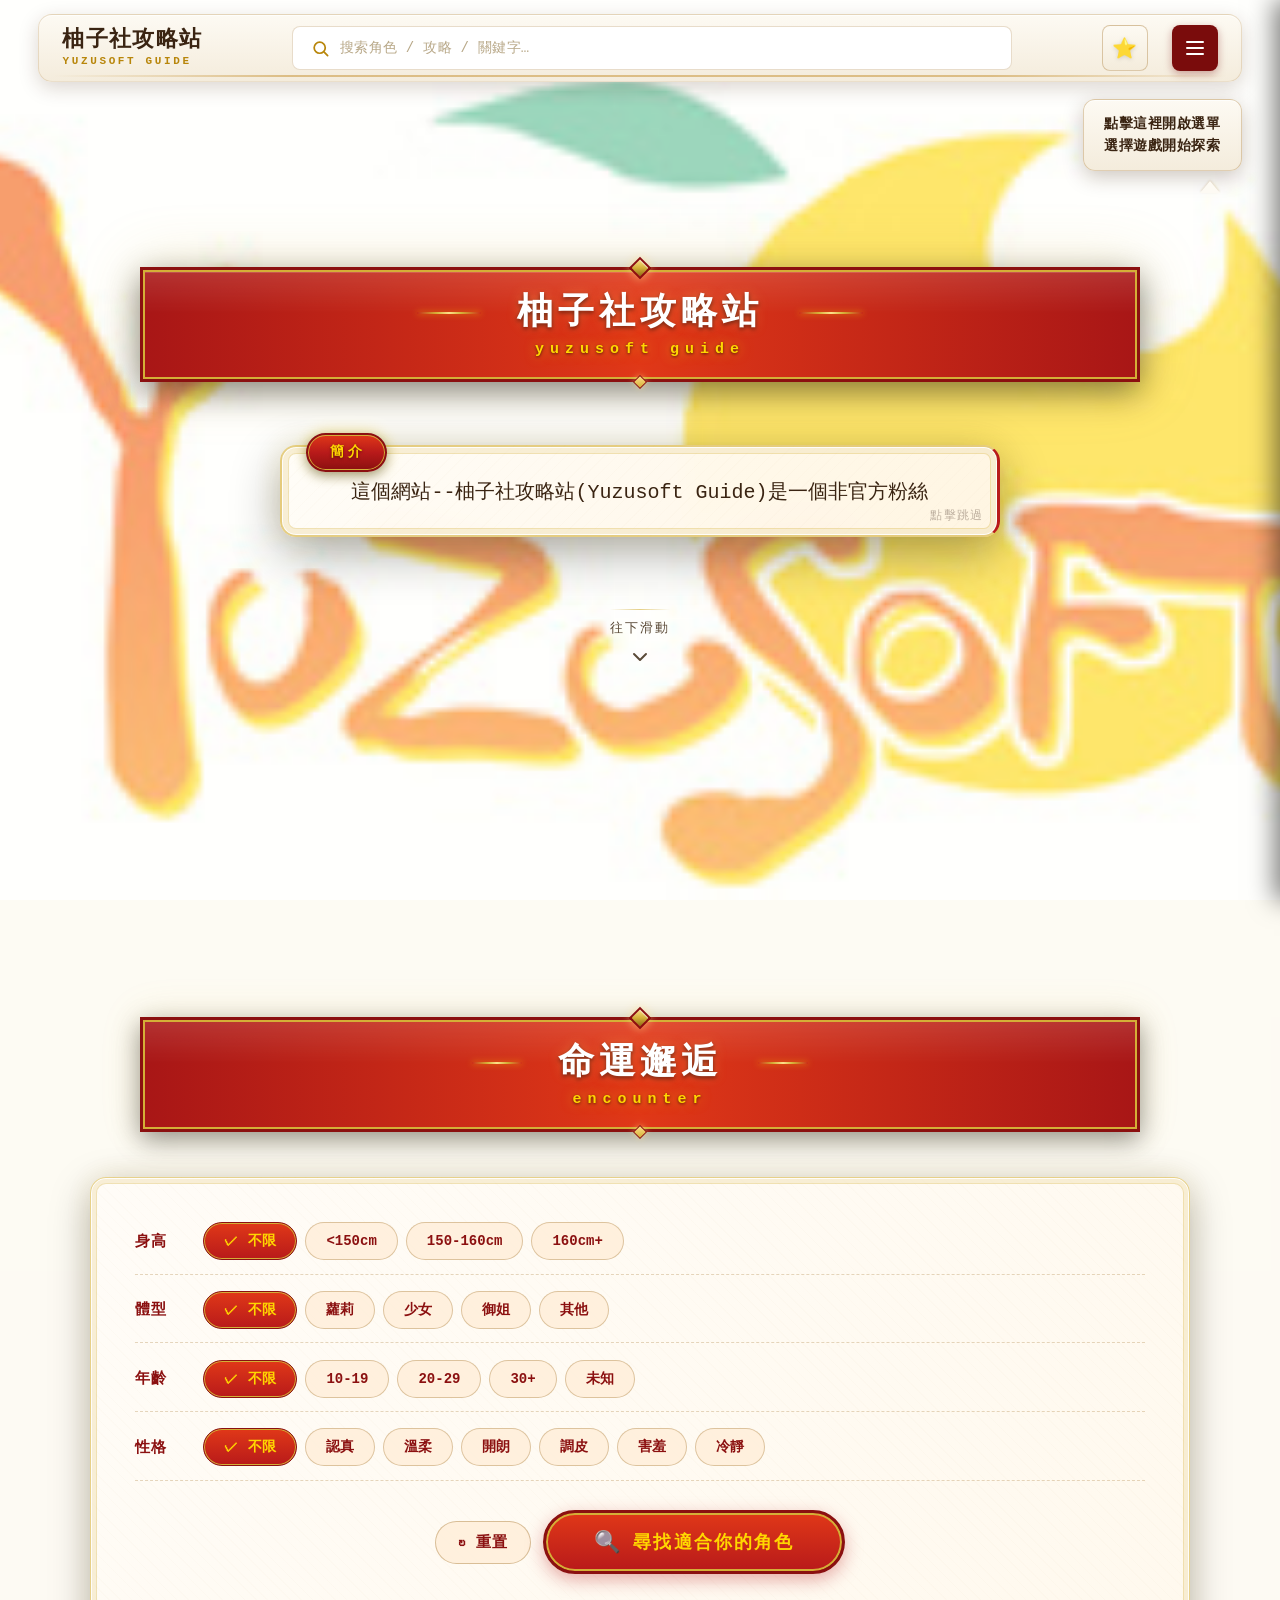
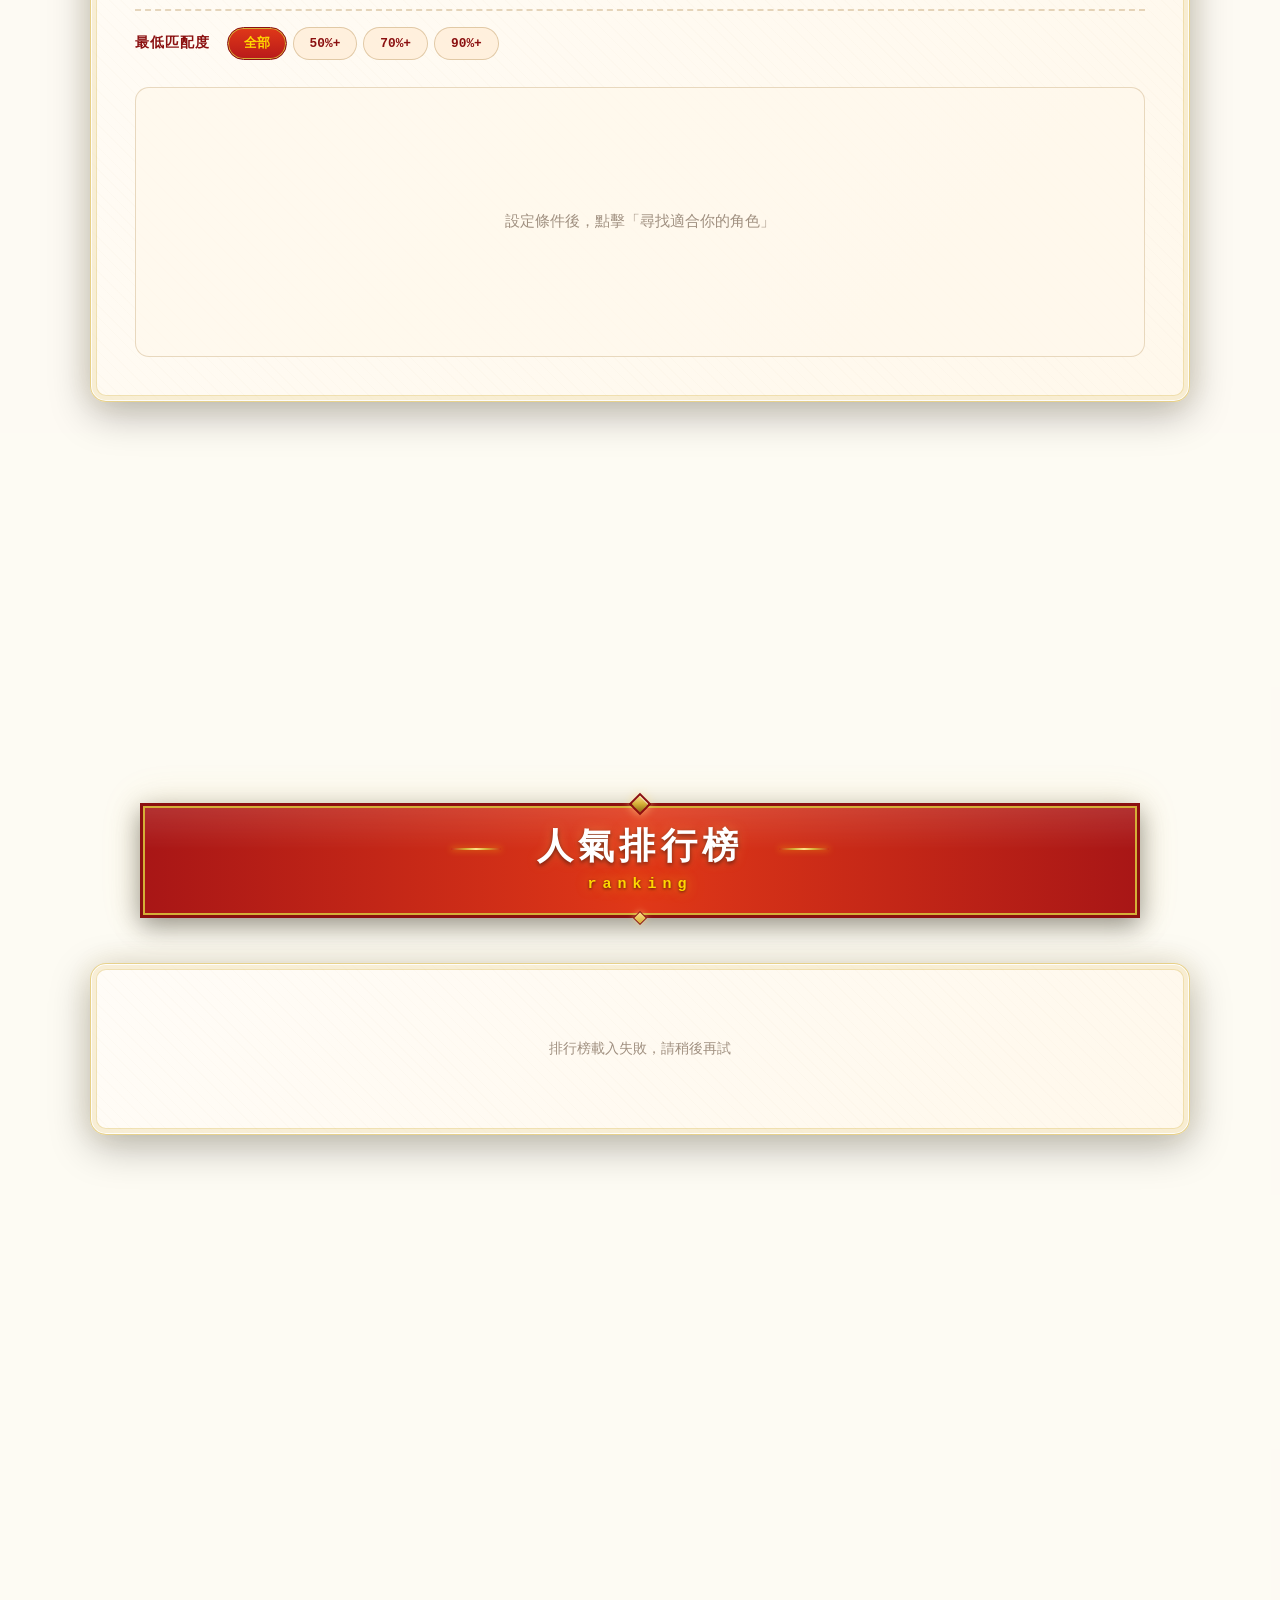
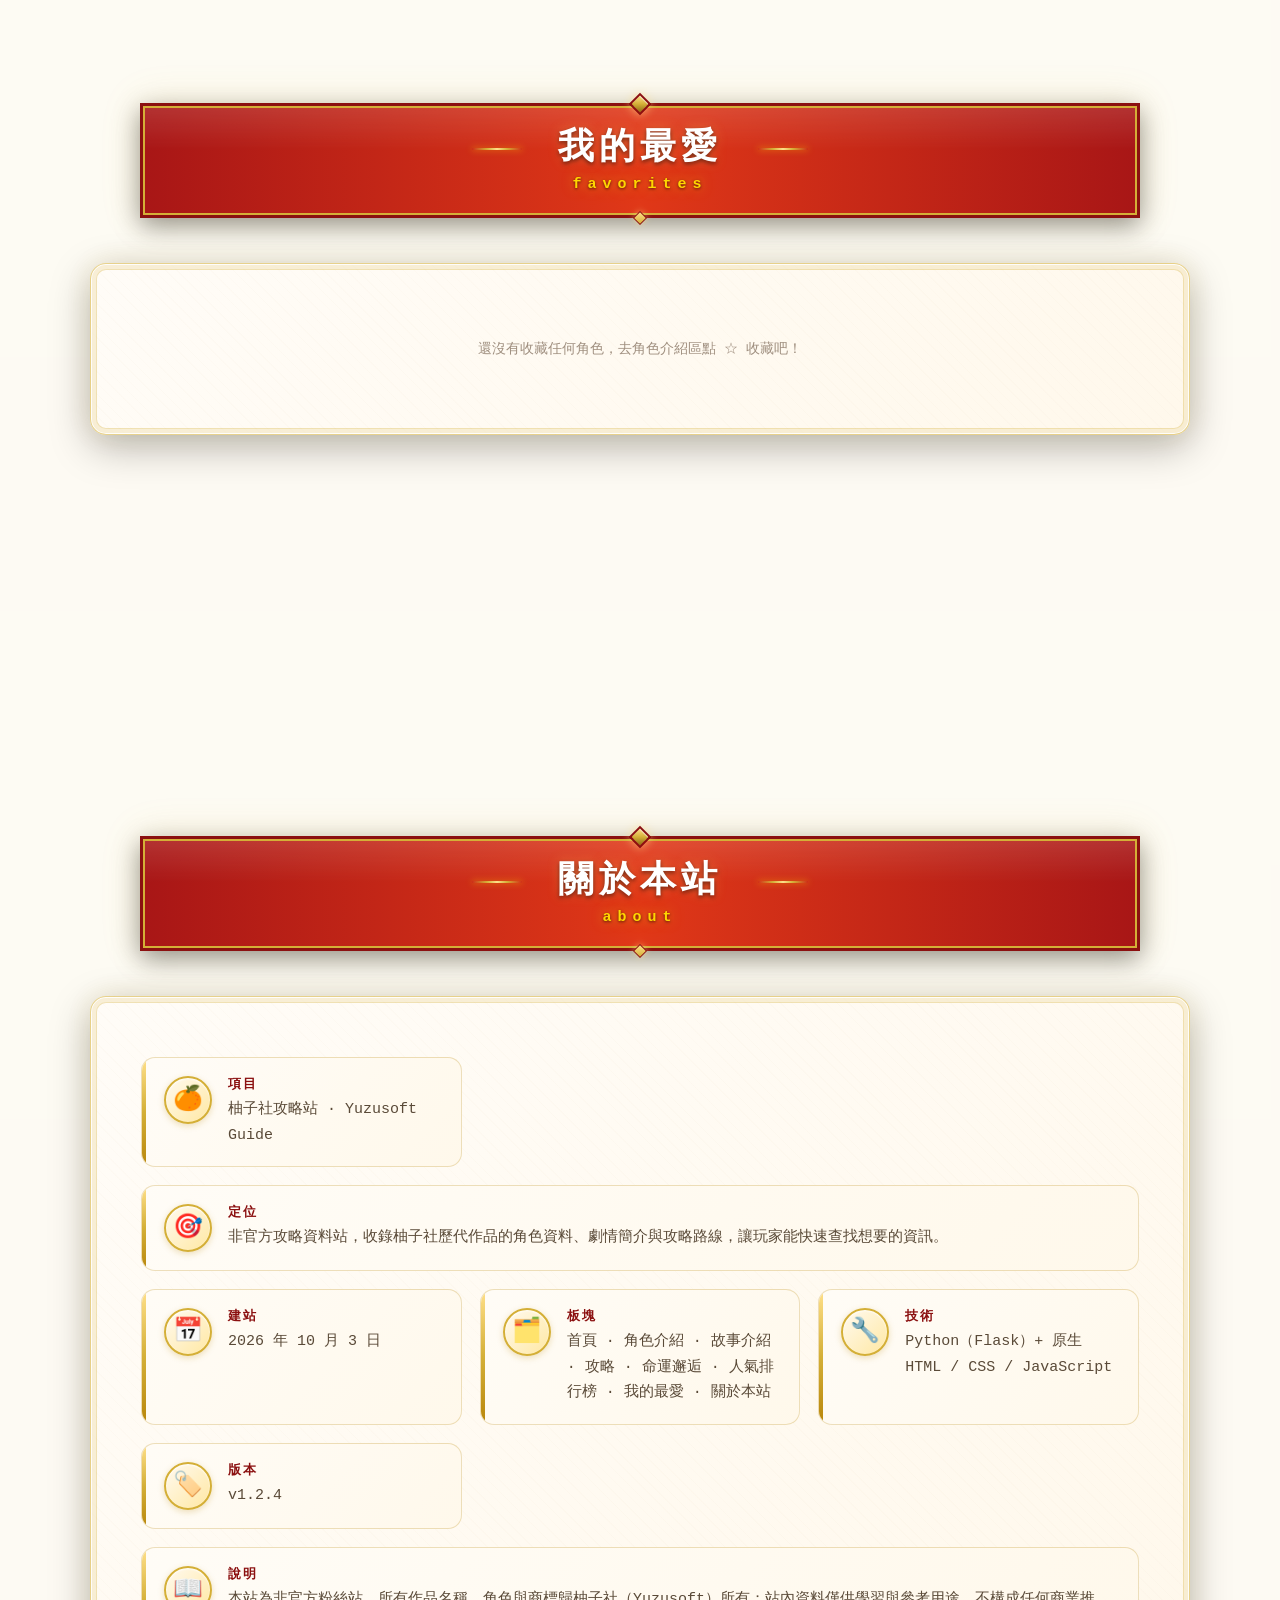
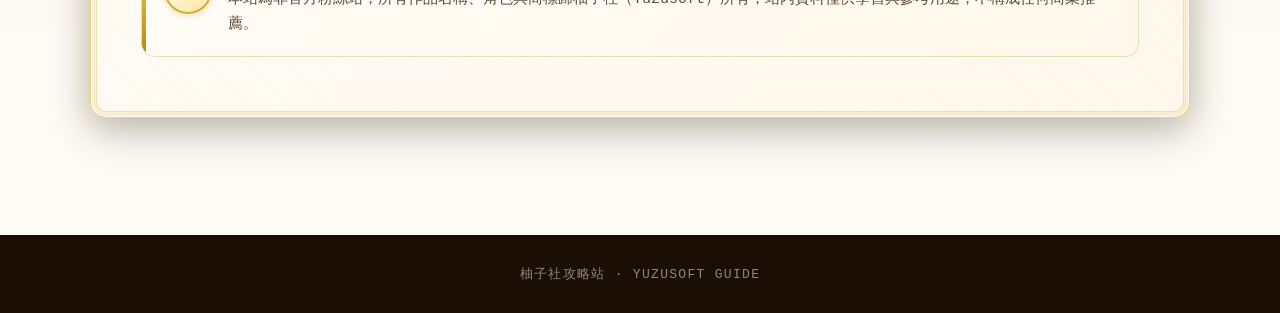
==== templates/index.html @ a7686738 "Add game and index HTML templates for Yuzusoft Guide - Created game.html for the game interface with" ====
<!DOCTYPE html>
<html lang="zh-TW">
<head>
    <meta charset="UTF-8">
    <meta name="viewport" content="width=device-width, initial-scale=1.0">
    <title>柚子社攻略站</title>
    <link rel="stylesheet" href="/static/guide/styles.css">
</head>
<body>

    <!-- 頁面載入動畫 -->
    <div id="pageLoader" class="page-loader">
        <div class="page-loader-inner">
            <div class="loader-logo">🍊</div>
            <h1 class="loader-title">柚子社攻略站</h1>
            <p class="loader-sub">YUZUSOFT GUIDE</p>
            <div class="loader-bar">
                <div class="loader-bar-fill"></div>
            </div>
        </div>
    </div>

    <header id="topbar">
        <div class="topbar-inner">
            <div class="brand">
                <div class="brand-text">
                    <span class="brand-title">柚子社攻略站</span>
                    <span class="brand-sub">YUZUSOFT GUIDE</span>
                </div>
            </div>

            <div class="search-wrap">
                <div class="search-box">
                    <svg class="search-icon" viewBox="0 0 24 24" fill="none"
                         stroke="currentColor" stroke-width="2.2"
                         stroke-linecap="round" stroke-linejoin="round">
                        <circle cx="11" cy="11" r="7"/>
                        <line x1="21" y1="21" x2="16.65" y2="16.65"/>
                    </svg>
                    <input id="searchInput" type="text"
                           placeholder="搜索角色 / 攻略 / 關鍵字…"
                           autocomplete="off" />
                </div>
                <div id="searchResults" class="search-results"></div>
            </div>

            <button id="favButton" aria-label="我的最愛">
                <span class="fav-icon">⭐</span>
                <span class="fav-count" id="favCount">0</span>
            </button>

            <button id="menuButton" aria-label="開啟選單">
                <span></span>
                <span></span>
                <span></span>
            </button>
        </div>

            <!-- 引導提示 -->
        <div id="guideTip" class="guide-tip">
            <div class="guide-tip-text">點擊這裡開啟選單<br>選擇遊戲開始探索</div>
            <div class="guide-tip-arrow"></div>
        </div>
    </header>

    <aside id="sideMenu">
        <div class="menu-header">
            <div class="menu-title-wrap">
                <span class="menu-brand-title">柚子社攻略站</span>
                <span class="menu-brand-sub">Yuzusoft Guide</span>
            </div>
            <button id="closeButton" aria-label="關閉選單">✕</button>
        </div>

        <div class="menu-group">
            <div class="group-title">選擇遊戲</div>
            <nav class="menu-list" id="gameList">
                <a href="#" data-game="千戀＊萬花">千戀＊萬花</a>
                <a href="#" data-game="天使紛擾">天使紛擾</a>
                <a href="#" data-game="星光咖啡館與死神之蝶">星光咖啡館與死神之蝶</a>
                <a href="#" data-game="魔女的夜宴">魔女的夜宴</a>
                <a href="#" id="clearGameBtn" class="clear-game">✕ 取消選擇</a>
            </nav>
        </div>

        <div class="menu-group">
            <div class="group-title">功能</div>
            <nav class="menu-list" id="featureList">
                <a href="#home">首頁</a>
                <a href="#story" class="game-feature disabled">故事介紹</a>
                <a href="#character" class="game-feature disabled">角色介紹</a>
                <a href="#guide" class="game-feature disabled">攻略</a>
                <a href="#matchmaker">命運邂逅</a>
                <a href="#ranking">人氣排行</a>
                <a href="#favorites">我的最愛</a>
                <a href="#about">關於本站</a>
            </nav>
        </div>
    </aside>

    <div id="overlay"></div>

    <main id="mainContent">

        <!-- 首頁 -->
        <section id="home" class="section section-hero">
            <div class="section-inner">
                <div class="section-header">
                    <h2 class="section-title" id="homeTitle">柚子社攻略站</h2>
                    <p class="section-sub" id="homeSub">yuzusoft guide</p>
                </div>
                <p class="hero-desc" id="homeDesc">這個網站--柚子社攻略站(Yuzusoft Guide)是一個非官方粉絲站，專門收錄柚子社（YUZUSOFT）歷代作品的角色資料、劇情簡介與全路線攻略，涵蓋《千戀＊萬花》、《天使紛擾》、《星光咖啡館與死神之蝶》、《魔女的夜宴》等作品。網站提供角色查詢、故事介紹、路線攻略、全站搜索與角色篩選等功能，讓玩家能快速查找所需資訊。所有遊戲名稱、角色人設與相關版權均歸 YUZUSOFT 所有，本站僅供學習與交流使用。</p>
                <div class="scroll-hint">
                    <span>往下滑動</span>
                    <svg viewBox="0 0 24 24" fill="none" stroke="currentColor" stroke-width="2" stroke-linecap="round" stroke-linejoin="round">
                        <polyline points="6 9 12 15 18 9"/>
                    </svg>
                </div>
            </div>
        </section>

        <!-- 故事介紹 -->
        <section id="story" class="section game-section">
            <div class="section-inner">
                <div class="section-header">
                    <h2 class="section-title">故事介紹</h2>
                    <p class="section-sub">story</p>
                </div>
                <div class="content-box story-box">
                    <img id="storyImage" src="" alt="故事介紹" class="story-image">
                    <p class="placeholder-text" id="storyPlaceholder">選擇遊戲後，這裡會顯示該作品的劇情簡介。</p>
                </div>
            </div>
        </section>

        <!-- 角色介紹 -->
        <section id="character" class="section game-section">
            <div class="section-inner">
                <div class="section-header">
                    <h2 class="section-title">角色介紹</h2>
                    <p class="section-sub">character</p>
                </div>
                <div class="content-box character-box">
                    <div class="char-nav" id="charNav"></div>

                    <div class="char-display">
                        <div class="char-portrait" id="charPortrait"></div>

                        <div class="char-detail">
                            <div class="char-name" id="charName"></div>
                            <div class="char-cv" id="charCv"></div>
                            <div class="char-desc" id="charDesc"></div>
                        </div>
                    </div>
                </div>
            </div>
        </section>

        <!-- 攻略 -->
        <section id="guide" class="section game-section">
            <div class="section-inner">
                <div class="section-header">
                    <h2 class="section-title">攻略</h2>
                    <p class="section-sub">guide</p>
                </div>
                <div class="content-box guide-box">
                    <div class="char-nav" id="guideNav"></div>

                    <div class="guide-display">
                        <div class="guide-portrait" id="guidePortrait"></div>

                        <div class="guide-content">
                            <div class="char-name" id="guideName"></div>
                            <div class="char-cv" id="guideRoute"></div>

                            <!-- 進度條 -->
                            <div class="guide-progress" id="guideProgress">
                                <div class="guide-progress-bar">
                                    <div class="guide-progress-fill" id="guideProgressFill"></div>
                                </div>
                                <div class="guide-progress-text" id="guideProgressText">0 / 0</div>
                                <button class="guide-progress-reset" id="guideResetBtn" title="重置此角色進度">↻</button>
                            </div>

                            <div class="guide-options" id="guideOptions"></div>
                        </div>
                    </div>
                </div>
            </div>
        </section>

        <!-- 命運邂逅 -->
        <section id="matchmaker" class="section">
            <div class="section-inner">
                <div class="section-header">
                    <h2 class="section-title">命運邂逅</h2>
                    <p class="section-sub">encounter</p>
                </div>
                <div class="content-box matchmaker-box">
                    <div class="mm-form">
                        <div class="mm-row">
                            <span class="mm-label">身高</span>
                            <div class="mm-btns" id="mmHeight">
                                <button data-val="all" class="active">不限</button>
                                <button data-val="short">&lt;150cm</button>
                                <button data-val="medium">150-160cm</button>
                                <button data-val="tall">160cm+</button>
                            </div>
                        </div>
                        <div class="mm-row">
                            <span class="mm-label">體型</span>
                            <div class="mm-btns" id="mmBody">
                                <button data-val="all" class="active">不限</button>
                                <button data-val="蘿莉">蘿莉</button>
                                <button data-val="少女">少女</button>
                                <button data-val="御姐">御姐</button>
                                <button data-val="其他">其他</button>
                            </div>
                        </div>
                        <div class="mm-row">
                            <span class="mm-label">年齡</span>
                            <div class="mm-btns" id="mmAge">
                                <button data-val="all" class="active">不限</button>
                                <button data-val="teen">10-19</button>
                                <button data-val="young">20-29</button>
                                <button data-val="old">30+</button>
                                <button data-val="unknown">未知</button>
                            </div>
                        </div>
                        <div class="mm-row">
                            <span class="mm-label">性格</span>
                            <div class="mm-btns" id="mmPersonality">
                                <button data-val="all" class="active">不限</button>
                                <button data-val="認真">認真</button>
                                <button data-val="溫柔">溫柔</button>
                                <button data-val="開朗">開朗</button>
                                <button data-val="調皮">調皮</button>
                                <button data-val="害羞">害羞</button>
                                <button data-val="冷靜">冷靜</button>
                            </div>
                        </div>

                        <div class="mm-actions">
                            <button id="mmReset" class="mm-btn-reset" title="清空所有條件">↻ 重置</button>
                            <button id="mmSearch" class="mm-roll">
                                <span class="mm-dice">🔍</span>
                                尋找適合你的角色
                            </button>
                        </div>

                        <!-- 匹配強度過濾 -->
                        <div class="mm-threshold">
                            <span class="mm-threshold-label">最低匹配度</span>
                            <div class="mm-threshold-btns" id="mmThreshold">
                                <button data-val="0" class="active">全部</button>
                                <button data-val="50">50%+</button>
                                <button data-val="70">70%+</button>
                                <button data-val="90">90%+</button>
                            </div>
                        </div>
                    </div>

                    <div class="mm-result" id="mmResult">
                        <p class="mm-hint">設定條件後，點擊「尋找適合你的角色」</p>
                    </div>
                </div>
            </div>
        </section>
        
        <!-- 人氣排行榜 -->
        <section id="ranking" class="section">
            <div class="section-inner">
                <div class="section-header">
                    <h2 class="section-title">人氣排行榜</h2>
                    <p class="section-sub">ranking</p>
                </div>
                <div class="content-box ranking-box">
                    <div id="rankingList" class="ranking-list">
                        <p class="ranking-empty">載入中…</p>
                    </div>
                </div>
            </div>
        </section>

        <!-- 我的最愛 -->
        <section id="favorites" class="section">
            <div class="section-inner">
                <div class="section-header">
                    <h2 class="section-title">我的最愛</h2>
                    <p class="section-sub">favorites</p>
                </div>
                <div class="content-box favorites-box">
                    <div id="favoritesList" class="favorites-list">
                        <p class="favorites-empty">還沒有收藏任何角色，去角色介紹區點 ☆ 收藏吧！</p>
                    </div>
                </div>
            </div>
        </section>

        <!-- 關於本站 -->
        <section id="about" class="section">
            <div class="section-inner">
                <div class="section-header">
                    <h2 class="section-title">關於本站</h2>
                    <p class="section-sub">about</p>
                </div>
                    <div class="content-box">
                    <div class="about-grid">

                        <div class="about-card">
                            <div class="about-card-icon">🍊</div>
                            <div class="about-card-body">
                                <div class="about-card-label">項目</div>
                                <div class="about-card-value">柚子社攻略站 · Yuzusoft Guide</div>
                            </div>
                        </div>

                        <div class="about-card about-card-wide">
                            <div class="about-card-icon">🎯</div>
                            <div class="about-card-body">
                                <div class="about-card-label">定位</div>
                                <div class="about-card-value">非官方攻略資料站，收錄柚子社歷代作品的角色資料、劇情簡介與攻略路線，讓玩家能快速查找想要的資訊。</div>
                            </div>
                        </div>

                        <div class="about-card">
                            <div class="about-card-icon">📅</div>
                            <div class="about-card-body">
                                <div class="about-card-label">建站</div>
                                <div class="about-card-value">2026 年 10 月 3 日</div>
                            </div>
                        </div>

                        <div class="about-card">
                            <div class="about-card-icon">🗂️</div>
                            <div class="about-card-body">
                                <div class="about-card-label">板塊</div>
                                <div class="about-card-value">首頁 · 角色介紹 · 故事介紹 · 攻略 · 命運邂逅 · 人氣排行榜 · 我的最愛 · 關於本站</div>
                            </div>
                        </div>

                        <div class="about-card">
                            <div class="about-card-icon">🔧</div>
                            <div class="about-card-body">
                                <div class="about-card-label">技術</div>
                                <div class="about-card-value">Python（Flask）+ 原生 HTML / CSS / JavaScript</div>
                            </div>
                        </div>

                        <div class="about-card">
                            <div class="about-card-icon">🏷️</div>
                            <div class="about-card-body">
                                <div class="about-card-label">版本</div>
                                <div class="about-card-value">v1.2.4</div>
                            </div>
                        </div>

                        <div class="about-card about-card-wide">
                            <div class="about-card-icon">📖</div>
                            <div class="about-card-body">
                                <div class="about-card-label">說明</div>
                                <div class="about-card-value">本站為非官方粉絲站，所有作品名稱、角色與商標歸柚子社（Yuzusoft）所有；站內資料僅供學習與參考用途，不構成任何商業推薦。</div>
                            </div>
                        </div>

                    </div>
                </div>
            </div>
        </section>

        <footer class="site-footer">
            <p>柚子社攻略站 · YUZUSOFT GUIDE</p>
        </footer>

    </main>

    <button id="returnTop" class="return-top" aria-label="回到頂部">
        <div class="return-top-avatar"></div>
    </button>

    <script src="/static/guide/script.js"></script>
</body>
</html>
---- static/guide/styles.css ----
*,
*::before,
*::after {
    box-sizing: border-box;
    margin: 0;
    padding: 0;
}

html {
    scroll-behavior: smooth;
}

:root {
    --bg-image: url('/static/picture/yuzusoft-logo.jpg');
    --bg-size: cover;
    --bg-color: #fdfaf3;
}

body {
    font-family: 'Courier New', '微軟正黑體', sans-serif;
    -webkit-text-size-adjust: 100%;
    background: #f4ecdc;
    color: #3a2412;
    overflow-x: hidden;
}

/* ===== 頂部欄 ===== */
#topbar {
    position: fixed;
    top: 0;
    left: 0;
    width: 100%;
    padding: clamp(10px, 1.6vh, 18px) clamp(14px, 3vw, 44px);
    z-index: 100;
    pointer-events: none;
}

.topbar-inner {
    pointer-events: auto;
    max-width: 1600px;
    margin: 0 auto;
    height: clamp(56px, 7.5vh, 72px);
    display: flex;
    align-items: center;
    padding: 0 clamp(14px, 1.8vw, 24px);
    gap: clamp(12px, 2vw, 24px);

    background: linear-gradient(180deg, #fdfaf3 0%, #f4ecdc 100%);
    border-radius: 14px;
    border: 1px solid rgba(180, 140, 80, 0.25);
    box-shadow:
        0 6px 20px rgba(60, 30, 10, 0.18),
        0 1px 0 rgba(255, 255, 255, 0.8) inset;
    position: relative;
}

.topbar-inner::after {
    content: "";
    position: absolute;
    left: 14px;
    right: 14px;
    bottom: 4px;
    height: 2px;
    background: linear-gradient(90deg,
        transparent,
        rgba(200, 150, 60, 0.55) 20%,
        rgba(200, 150, 60, 0.55) 80%,
        transparent);
    border-radius: 2px;
    pointer-events: none;
}

.brand {
    display: flex;
    align-items: center;
    flex-shrink: 0;
}

.brand-text {
    display: flex;
    flex-direction: column;
    line-height: 1.15;
}

.brand-title {
    font-size: clamp(15px, 1.7vw, 22px);
    font-weight: 800;
    color: #3a2412;
    letter-spacing: 0.06em;
    white-space: nowrap;
}

.brand-sub {
    font-size: clamp(9px, 0.9vw, 11px);
    font-weight: 600;
    color: #b8860b;
    letter-spacing: 0.24em;
    margin-top: 2px;
}

.search-box {
    flex: 1;
    min-width: 0;
    max-width: 720px;
    margin: 0 auto;
    height: clamp(36px, 5vh, 44px);
    background: #ffffff;
    border-radius: 8px;
    border: 1px solid rgba(180, 140, 80, 0.3);
    display: flex;
    align-items: center;
    padding: 0 clamp(12px, 1.6vw, 18px);
    gap: 10px;
    transition: border-color 0.2s ease, box-shadow 0.2s ease;
}

.search-box:hover {
    border-color: rgba(180, 140, 80, 0.55);
}

.search-box:focus-within {
    border-color: #b8860b;
    box-shadow: 0 0 0 3px rgba(184, 134, 11, 0.15);
}

.search-icon {
    width: clamp(16px, 1.5vw, 19px);
    height: clamp(16px, 1.5vw, 19px);
    color: #b8860b;
    flex-shrink: 0;
}

.search-box input {
    flex: 1;
    min-width: 0;
    border: none;
    outline: none;
    background: transparent;
    font-size: clamp(13px, 1.2vw, 15px);
    color: #3a2412;
    font-family: inherit;
    letter-spacing: 0.02em;
}

.search-box input::placeholder {
    color: #b8a888;
    font-size: clamp(12px, 1.1vw, 14px);
}

#menuButton {
    width: clamp(38px, 4vw, 46px);
    height: clamp(38px, 4vw, 46px);
    background: #7a0c0c;
    border: none;
    border-radius: 8px;
    cursor: pointer;
    display: flex;
    flex-direction: column;
    justify-content: center;
    align-items: center;
    gap: 4px;
    flex-shrink: 0;
    box-shadow: 0 3px 8px rgba(122, 12, 12, 0.35);
    transition: background 0.2s ease, transform 0.2s ease;
}

#menuButton:hover {
    background: #9a1010;
    transform: translateY(-1px);
}

#menuButton span {
    display: block;
    width: clamp(14px, 1.7vw, 18px);
    height: 2px;
    background: #ffffff;
    border-radius: 1px;
}

/* ===== 側邊選單 ===== */
#sideMenu {
    position: fixed;
    top: 0;
    right: 0;
    width: min(360px, 85vw);
    height: 100dvh;
    background:
        radial-gradient(circle at 80% 10%, rgba(255, 215, 0, 0.15) 0%, transparent 50%),
        linear-gradient(180deg, #9a1010 0%, #b81a1a 45%, #6a0a0a 100%);
    z-index: 200;
    transform: translateX(100%);
    transition: transform 0.35s cubic-bezier(0.25, 0.8, 0.25, 1);
    display: flex;
    flex-direction: column;
    box-shadow: -6px 0 24px rgba(0, 0, 0, 0.5);
    overflow-y: auto;
}

#sideMenu.open {
    transform: translateX(0);
}

/* 選單頭部：深紅金漸層 */
.menu-header {
    position: relative;
    padding: clamp(22px, 3vh, 30px) clamp(22px, 5vw, 32px) clamp(18px, 2.5vh, 24px);
    background:
        radial-gradient(circle at 20% 0%, rgba(255, 224, 138, 0.2) 0%, transparent 55%),
        linear-gradient(160deg, #5a0a0a 0%, #3d0606 50%, #1a0303 100%);
    flex-shrink: 0;
    overflow: hidden;
}

.menu-header::before {
    content: "";
    position: absolute;
    top: 0;
    left: 0;
    right: 0;
    height: 3px;
    background: linear-gradient(90deg,
        #b8860b 0%, #ffe08a 30%, #b8860b 50%, #ffe08a 70%, #b8860b 100%);
    box-shadow: 0 0 12px rgba(255, 224, 138, 0.6);
}

.menu-header::after {
    content: "";
    position: absolute;
    left: 22px;
    right: 22px;
    bottom: 0;
    height: 1px;
    background: linear-gradient(90deg,
        transparent,
        rgba(255, 224, 138, 0.6) 25%,
        rgba(255, 224, 138, 0.6) 75%,
        transparent);
    pointer-events: none;
}

.menu-title-wrap {
    display: flex;
    flex-direction: column;
    gap: 4px;
    padding-right: 60px;
}

.menu-brand-title {
    position: relative;
    display: inline-block;
    padding-left: 22px;
    color: #ffffff;
    font-size: clamp(17px, 4vw, 21px);
    font-weight: 700;
    letter-spacing: 0.16em;
    line-height: 1.2;
    text-shadow: 0 2px 8px rgba(0, 0, 0, 0.5);
    white-space: nowrap;
}

.menu-brand-title::before {
    content: "";
    position: absolute;
    left: 0;
    top: 50%;
    transform: translateY(-50%) rotate(45deg);
    width: 9px;
    height: 9px;
    background: linear-gradient(135deg, #ffe08a 0%, #b8860b 100%);
    box-shadow: 0 0 10px rgba(255, 224, 138, 0.6);
}

.menu-brand-sub {
    padding-left: 22px;
    color: #e8b43a;
    font-size: clamp(9px, 2vw, 11px);
    font-weight: 700;
    letter-spacing: 0.35em;
    text-transform: uppercase;
    opacity: 0.85;
}

#closeButton {
    position: absolute;
    top: clamp(18px, 2.5vh, 24px);
    right: clamp(18px, 5vw, 26px);
    width: clamp(36px, 5.5vw, 42px);
    height: clamp(36px, 5.5vw, 42px);
    background: transparent;
    border: 1.5px solid rgba(255, 224, 138, 0.55);
    border-radius: 50%;
    color: #ffe08a;
    font-size: clamp(16px, 2.4vw, 20px);
    font-weight: 300;
    cursor: pointer;
    display: flex;
    align-items: center;
    justify-content: center;
    line-height: 1;
    padding: 0;
    transition: background 0.25s ease, border-color 0.25s ease,
                transform 0.25s ease, color 0.25s ease;
}

#closeButton:hover {
    background: rgba(255, 224, 138, 0.2);
    border-color: #ffe08a;
    color: #ffffff;
    transform: rotate(90deg) scale(1.08);
}

.menu-group {
    padding: clamp(6px, 1vh, 10px) 0;
}

.group-title {
    color: rgba(255, 255, 255, 0.6);
    font-size: clamp(16px, 2.4vw, 20px);
    font-weight: 600;
    letter-spacing: 0.22em;
    padding: clamp(10px, 1.8vh, 16px) clamp(20px, 5vw, 30px) clamp(6px, 1vh, 10px);
    text-transform: uppercase;
}

.menu-list {
    display: flex;
    flex-direction: column;
}

.menu-list a {
    display: block;
    padding: clamp(14px, 2vh, 18px) clamp(20px, 5vw, 30px);
    color: #ffe08a;
    text-decoration: none;
    font-size: clamp(14px, 3.5vw, 16px);
    font-weight: 500;
    letter-spacing: 0.06em;
    text-align: left;
    border-bottom: 1px solid rgba(255, 224, 138, 0.15);
    transition: background 0.2s ease, color 0.2s ease, padding-left 0.2s ease;
    text-shadow: 0 1px 3px rgba(0, 0, 0, 0.5);
    word-break: break-word;
}

.menu-list a:hover {
    background: rgba(255, 215, 0, 0.15);
    color: #fff;
    padding-left: clamp(26px, 6vw, 38px);
}

.menu-list a.active {
    background: rgba(255, 215, 0, 0.22);
    color: #fff;
    border-left: 4px solid #ffd700;
    padding-left: clamp(18px, 4.4vw, 26px);
}

.menu-list a.disabled {
    color: rgba(255, 255, 255, 0.35);
    cursor: not-allowed;
    pointer-events: none;
    text-shadow: none;
}

#overlay {
    position: fixed;
    inset: 0;
    background: rgba(0, 0, 0, 0.45);
    opacity: 0;
    pointer-events: none;
    transition: opacity 0.35s ease;
    z-index: 150;
}

#overlay.show {
    opacity: 1;
    pointer-events: auto;
}

/* ===== 主要內容 ===== */
#mainContent {
    width: 100%;
}

.section {
    min-height: 100vh;
    display: flex;
    align-items: center;
    justify-content: center;
    padding: clamp(90px, 13vh, 150px) clamp(20px, 5vw, 60px);
    position: relative;

    background-color: var(--bg-color);
    background-image: var(--bg-image);
    background-size: var(--bg-size);
    background-position: center center;
    background-repeat: no-repeat;
    background-attachment: fixed;
    transition: background-color 0.6s ease;
}

.section::before {
    content: "";
    position: absolute;
    inset: 0;
    background: rgba(255, 250, 240, 0.15);
    pointer-events: none;
}

.section-inner {
    position: relative;
    z-index: 1;
    max-width: 1100px;
    width: 100%;
    text-align: center;
}

/* ===== 標題框 ===== */
.section-header {
    display: inline-block;
    width: min(1000px, 92%);
    padding: clamp(16px, 2.4vh, 26px) clamp(24px, 5vw, 50px);
    margin: 0 auto clamp(30px, 5vh, 55px);
    background: linear-gradient(90deg,
        #b81a1a 0%,
        #e03818 50%,
        #b81a1a 100%);
    border: 4px solid #8b1010;
    box-shadow:
        inset 0 0 0 2px #d4af37,
        0 8px 24px rgba(0, 0, 0, 0.4);
    text-align: center;
}

.section-title {
    font-size: clamp(22px, 2.8vw, 36px);
    font-weight: 800;
    color: #ffffff;
    letter-spacing: 0.14em;
    margin: 0;
    line-height: 1.2;
    text-shadow:
        0 2px 4px rgba(0, 0, 0, 0.5),
        0 0 12px rgba(255, 200, 100, 0.35);
}

.section-sub {
    font-size: clamp(11px, 1.2vw, 15px);
    font-weight: 700;
    color: #ffd700;
    letter-spacing: 0.4em;
    text-transform: lowercase;
    margin: 6px 0 0;
    text-shadow: 0 1px 3px rgba(0, 0, 0, 0.6);
}

.section-hero .section-header {
    margin-top: clamp(20px, 4vh, 40px);
}

/* ===== 首頁區塊 ===== */
.hero-desc {
    position: relative;
    font-size: clamp(15px, 1.8vw, 20px);
    color: #3a2412;
    line-height: 1.9;
    margin: clamp(10px, 2vh, 20px) auto clamp(40px, 8vh, 80px);
    max-width: 720px;
    padding: clamp(22px, 3vh, 32px) clamp(20px, 4vw, 36px) clamp(16px, 2.5vh, 26px);

    background: rgba(255, 252, 247, 0.88);
    backdrop-filter: blur(10px);
    -webkit-backdrop-filter: blur(10px);
    border: 1px solid rgba(180, 140, 80, 0.4);
    border-radius: 16px;
    box-shadow:
        0 12px 40px rgba(0, 0, 0, 0.3),
        0 1px 0 rgba(255, 255, 255, 0.6) inset;
}

/* 「簡介」標籤 */
.hero-desc::before {
    content: "簡介";
    position: absolute;
    top: -14px;
    left: 24px;
    padding: 4px 18px;

    background: linear-gradient(180deg, #e03818 0%, #b81a1a 100%);
    color: #ffd700;
    font-size: clamp(12px, 1.1vw, 14px);
    font-weight: 700;
    letter-spacing: 0.25em;
    text-indent: 0.25em;

    border: 2px solid #8b1010;
    border-radius: 999px;
    box-shadow:
        inset 0 0 0 1px #d4af37,
        0 3px 10px rgba(0, 0, 0, 0.3);
    text-shadow: 0 1px 3px rgba(0, 0, 0, 0.5);
}

.scroll-hint {
    display: flex;
    flex-direction: column;
    align-items: center;
    gap: 8px;
    color: #5a4a38;
    font-size: 13px;
    letter-spacing: 0.15em;
    animation: bounce 2s infinite;
}

.scroll-hint svg {
    width: 24px;
    height: 24px;
}

@keyframes bounce {
    0%, 100% { transform: translateY(0); }
    50% { transform: translateY(8px); }
}

/* ===== 內容框 ===== */
.content-box {
    background: rgba(255, 252, 247, 0.88);
    backdrop-filter: blur(10px);
    -webkit-backdrop-filter: blur(10px);
    border: 1px solid rgba(180, 140, 80, 0.4);
    border-radius: 16px;
    padding: clamp(30px, 5vw, 60px) clamp(24px, 4vw, 50px);
    box-shadow:
        0 12px 40px rgba(0, 0, 0, 0.3),
        0 1px 0 rgba(255, 255, 255, 0.6) inset;
    text-align: left;
}

.placeholder-text {
    font-size: clamp(14px, 1.4vw, 17px);
    color: #5a4a38;
    line-height: 1.9;
}

.site-footer {
    background: #1a0e05;
    color: rgba(255, 255, 255, 0.5);
    text-align: center;
    padding: 30px 20px;
    font-size: 13px;
    letter-spacing: 0.1em;
}

/* ===== 關於本站表格 ===== */
.about-list {
    display: flex;
    flex-direction: column;
    gap: 0;
}

.about-row {
    display: flex;
    gap: clamp(16px, 3vw, 40px);
    padding: clamp(14px, 2vh, 22px) 0;
    border-bottom: 1px dashed rgba(180, 140, 80, 0.5);
    align-items: flex-start;
}

.about-row:last-child {
    border-bottom: none;
}

.about-key {
    flex-shrink: 0;
    width: clamp(60px, 8vw, 90px);
    font-size: clamp(14px, 1.4vw, 17px);
    font-weight: 700;
    color: #8b1010;
    letter-spacing: 0.08em;
    line-height: 1.7;
}

.about-value {
    flex: 1;
    font-size: clamp(14px, 1.4vw, 17px);
    color: #5a4a38;
    line-height: 1.7;
}

/* ===== 未選遊戲時隱藏遊戲專屬內容 ===== */
body:not(.has-game) .game-section,
body:not(.has-game) .game-feature {
    display: none;
}

/* ===== 取消選擇按鈕 ===== */
.menu-list a.clear-game {
    display: none;
    color: #ffb0b0;
    font-size: clamp(13px, 3vw, 14px);
    font-weight: 500;
    letter-spacing: 0.08em;
    background: rgba(255, 255, 255, 0.05);
}

.menu-list a.clear-game:hover {
    background: rgba(255, 100, 100, 0.2);
    color: #ffdada;
    padding-left: clamp(26px, 6vw, 38px);
}

body.has-game .menu-list a.clear-game {
    display: block;
}

/* ===== 引導提示 ===== */
.guide-tip {
    position: fixed;
    top: clamp(80px, 11vh, 100px);
    right: clamp(14px, 3vw, 44px);
    z-index: 99;
    display: flex;
    flex-direction: column;
    align-items: flex-end;
    gap: 10px;
    pointer-events: none;

    opacity: 0;
    transform: translateY(-10px);
    animation: tipIn 0.6s ease 1.2s forwards;
}

.guide-tip.hide {
    animation: tipOut 0.4s ease forwards;
}

.guide-tip-text {
    background: linear-gradient(180deg, #fdfaf3 0%, #f4ecdc 100%);
    color: #3a2412;
    padding: clamp(10px, 1.4vh, 14px) clamp(14px, 2vw, 20px);
    border-radius: 12px;
    border: 1px solid rgba(180, 140, 80, 0.4);
    box-shadow:
        0 6px 20px rgba(60, 30, 10, 0.25),
        0 1px 0 rgba(255, 255, 255, 0.8) inset;
    font-size: clamp(12px, 1.2vw, 14px);
    font-weight: 600;
    line-height: 1.6;
    text-align: right;
    letter-spacing: 0.04em;
    position: relative;
}

/* 指向右上的小箭頭 */
.guide-tip-arrow {
    width: 0;
    height: 0;
    border-left: 10px solid transparent;
    border-right: 10px solid transparent;
    border-bottom: 12px solid #fdfaf3;
    margin-right: 22px;
    filter: drop-shadow(0 -1px 1px rgba(180, 140, 80, 0.3));
}

@keyframes tipIn {
    to {
        opacity: 1;
        transform: translateY(0);
    }
}

@keyframes tipOut {
    to {
        opacity: 0;
        transform: translateY(-10px);
    }
}

/* ===== 故事介紹圖片 ===== */
.story-box {
    padding: clamp(16px, 2vw, 24px);
    text-align: center;
}

.story-image {
    display: none;
    width: 100%;
    height: auto;
    border-radius: 12px;
    box-shadow: 0 6px 20px rgba(0, 0, 0, 0.25);
}

.story-image.show {
    display: block;
}

.story-box .placeholder-text {
    display: block;
    text-align: center;
    padding: clamp(20px, 4vh, 40px) 0;
}

.story-box .placeholder-text.hide {
    display: none;
}

/* ===== 角色介紹 ===== */
.character-box {
    padding: clamp(20px, 3vw, 36px);
}

/* 頂部頭像欄 */
.char-nav {
    display: flex;
    justify-content: center;
    gap: clamp(10px, 2vw, 26px);
    flex-wrap: wrap;
    padding-bottom: clamp(16px, 2.5vh, 28px);
    border-bottom: 2px solid rgba(180, 140, 80, 0.35);
    margin-bottom: clamp(20px, 3vh, 34px);
}

.char-nav-item {
    display: flex;
    flex-direction: column;
    align-items: center;
    gap: 6px;
    cursor: pointer;
    transition: transform 0.2s ease;
}

.char-nav-item:hover {
    transform: translateY(-4px);
}

.char-nav-thumb {
    width: clamp(52px, 6.5vw, 78px);
    height: clamp(52px, 6.5vw, 78px);
    border-radius: 50%;
    background: #fff8ec center/cover no-repeat;
    border: 3px solid #d4af37;
    box-shadow: 0 3px 10px rgba(0, 0, 0, 0.25);
    transition: border-color 0.2s ease, box-shadow 0.2s ease;
}

.char-nav-item.active .char-nav-thumb {
    border-color: #b81a1a;
    box-shadow: 0 0 0 3px rgba(184, 26, 26, 0.25),
                0 4px 14px rgba(0, 0, 0, 0.35);
}

.char-nav-label {
    font-size: clamp(11px, 1.1vw, 13px);
    font-weight: 700;
    color: #8b1010;
    letter-spacing: 0.05em;
    padding: 2px 8px;
    background: rgba(255, 240, 220, 0.9);
    border-radius: 4px;
    white-space: nowrap;
}

.char-nav-item.active .char-nav-label {
    background: #b81a1a;
    color: #ffd700;
}

/* 中間展示區 */
.char-display {
    display: flex;
    gap: clamp(20px, 3vw, 40px);
    align-items: stretch;
    flex-wrap: wrap;
    justify-content: center;
}

.char-portrait {
    flex: 0 0 auto;
    width: min(420px, 42%);
    height: clamp(420px, 55vh, 520px);      /* min-height → height */
    background: #fdfaf3 center bottom / auto 100% no-repeat;   /* contain → auto 100% */
    border-radius: 12px;
    border: 1px solid rgba(180, 140, 80, 0.35);
    box-shadow: inset 0 0 20px rgba(180, 140, 80, 0.1);
    overflow: hidden;                        /* 防止图太宽溢出 */
}

.char-detail {
    flex: 1;
    min-width: 260px;
    display: flex;
    flex-direction: column;
    gap: clamp(12px, 2vh, 20px);
}

.char-name {
    font-size: clamp(24px, 3vw, 40px);
    font-weight: 800;
    color: #8b1010;
    letter-spacing: 0.12em;
    padding-bottom: 10px;
    border-bottom: 3px double #d4af37;
    text-shadow: 0 2px 6px rgba(180, 140, 80, 0.25);
}

.char-cv {
    font-size: clamp(12px, 1.2vw, 14px);
    font-weight: 600;
    color: #b8860b;
    letter-spacing: 0.15em;
}

.char-desc {
    font-size: clamp(14px, 1.4vw, 17px);
    color: #5a4a38;
    line-height: 1.9;
    white-space: pre-line;
}

.char-desc .row {
    display: flex;
    gap: 12px;
    padding: 6px 0;
    border-bottom: 1px dashed rgba(180, 140, 80, 0.35);
}

.char-desc .row:last-child {
    border-bottom: none;
}

.char-desc .key {
    flex-shrink: 0;
    width: 62px;
    font-weight: 700;
    color: #8b1010;
}

.char-desc .val {
    flex: 1;
    color: #5a4a38;
}

/* ===== 攻略 ===== */
.guide-box {
    padding: clamp(20px, 3vw, 36px);
}

.guide-display {
    display: flex;
    gap: clamp(20px, 3vw, 40px);
    align-items: stretch;
    flex-wrap: wrap;
    justify-content: center;
}

.guide-portrait {
    flex: 0 0 auto;
    width: min(320px, 32%);
    height: clamp(360px, 50vh, 480px);
    background: #fdfaf3 center bottom / auto 100% no-repeat;
    border-radius: 12px;
    border: 1px solid rgba(180, 140, 80, 0.35);
    box-shadow: inset 0 0 20px rgba(180, 140, 80, 0.1);
    position: relative;
    overflow: hidden;
}

.guide-content {
    flex: 1;
    min-width: 280px;
    height: clamp(360px, 50vh, 480px);     /* 新增，和立繪同高 */
    display: flex;
    flex-direction: column;
    gap: clamp(12px, 2vh, 20px);
    overflow: hidden;                       /* 防止子元素撐開 */
}

.guide-options {
    flex: 1;                                /* 填滿剩餘高度 */
    min-height: 0;                          /* 允許 flex 子元素壓縮 */
    background: rgba(255, 248, 235, 0.9);
    border: 1px solid rgba(180, 140, 80, 0.35);
    border-radius: 12px;
    padding: clamp(12px, 2vw, 20px);
    overflow-y: auto;
    -webkit-overflow-scrolling: touch;
}

.guide-option-list {
    list-style: none;
    padding: 0;
    margin: 0;
    counter-reset: option;
}

.guide-option-item {
    position: relative;
    padding: clamp(8px, 1.2vh, 12px) 0 clamp(8px, 1.2vh, 12px) 48px;  /* 縮小 */
    font-size: clamp(13px, 1.2vw, 15px);                                /* 縮小 */
    color: #5a4a38;
    line-height: 1.6;
    border-bottom: 1px dashed rgba(180, 140, 80, 0.4);
    counter-increment: option;
}

.guide-option-item::before {
    content: counter(option);
    position: absolute;
    left: 0;
    top: 50%;
    transform: translateY(-50%);
    width: 32px;
    height: 32px;
    display: flex;
    align-items: center;
    justify-content: center;
    font-weight: 800;
    font-size: 13px;
    color: #ffd700;
    background: linear-gradient(180deg, #e03818 0%, #b81a1a 100%);
    border: 2px solid #8b1010;
    border-radius: 50%;
    box-shadow: inset 0 0 0 1px #d4af37;
}

.guide-option-item:last-child {
    border-bottom: none;
}

/* ===== 攻略選項滾動條 ===== */
.guide-options::-webkit-scrollbar {
    width: 8px;
}

.guide-options::-webkit-scrollbar-track {
    background: rgba(180, 140, 80, 0.1);
    border-radius: 4px;
    margin: 6px 0;
}

.guide-options::-webkit-scrollbar-thumb {
    background: linear-gradient(180deg, #d4af37 0%, #b8860b 100%);
    border-radius: 4px;
    border: 1px solid rgba(139, 16, 16, 0.3);
}

.guide-options::-webkit-scrollbar-thumb:hover {
    background: linear-gradient(180deg, #e8b43a 0%, #d4af37 100%);
}

/* Firefox 相容 */
.guide-options {
    scrollbar-width: thin;
    scrollbar-color: #b8860b rgba(180, 140, 80, 0.1);
}

/* ===== 搜索 ===== */
.search-wrap {
    flex: 1;
    min-width: 0;
    max-width: 720px;
    margin: 0 auto;
    position: relative;
}

.search-results {
    display: none;
    position: absolute;
    top: calc(100% + 8px);
    left: 0;
    right: 0;
    background: #fdfaf3;
    border: 1px solid rgba(180, 140, 80, 0.4);
    border-radius: 10px;
    box-shadow: 0 10px 30px rgba(60, 30, 10, 0.35);
    overflow: hidden;
    z-index: 120;
    max-height: 400px;
    overflow-y: auto;
}

.search-results.show {
    display: block;
}

.search-result-item {
    display: flex;
    align-items: center;
    gap: 12px;
    padding: 10px 16px;
    cursor: pointer;
    border-bottom: 1px solid rgba(180, 140, 80, 0.15);
    transition: background 0.15s ease;
}

.search-result-item:last-child {
    border-bottom: none;
}

.search-result-item:hover,
.search-result-item.highlight {
    background: rgba(232, 180, 58, 0.15);
}

.search-result-thumb {
    width: 40px;
    height: 40px;
    border-radius: 50%;
    background: #fff8ec center/cover no-repeat;
    border: 2px solid #d4af37;
    flex-shrink: 0;
}

.search-result-info {
    flex: 1;
    min-width: 0;
    text-align: left;
}

.search-result-name {
    font-size: 14px;
    font-weight: 700;
    color: #8b1010;
    letter-spacing: 0.05em;
    white-space: nowrap;
    overflow: hidden;
    text-overflow: ellipsis;
}

.search-result-game {
    font-size: 11px;
    color: #b8860b;
    letter-spacing: 0.05em;
    margin-top: 2px;
}

.search-result-empty {
    padding: 20px;
    text-align: center;
    color: #a09080;
    font-size: 13px;
}

/* 搜索框捲軸 */
.search-results::-webkit-scrollbar {
    width: 6px;
}
.search-results::-webkit-scrollbar-track {
    background: rgba(180, 140, 80, 0.1);
}
.search-results::-webkit-scrollbar-thumb {
    background: #d4af37;
    border-radius: 3px;
}

/* ===== 命運邂逅 ===== */
.matchmaker-box {
    padding: clamp(24px, 4vw, 44px);
    display: flex;
    flex-direction: column;
    gap: clamp(24px, 3vh, 36px);
}

.mm-form {
    display: flex;
    flex-direction: column;
    gap: clamp(12px, 1.8vh, 18px);
}

.mm-row {
    display: flex;
    align-items: center;
    gap: clamp(10px, 1.5vw, 16px);
    flex-wrap: wrap;
    padding-bottom: clamp(10px, 1.5vh, 14px);
    border-bottom: 1px dashed rgba(180, 140, 80, 0.35);
}

.mm-row:last-of-type {
    border-bottom: none;
}

.mm-label {
    flex-shrink: 0;
    width: clamp(40px, 5vw, 52px);
    font-size: clamp(13px, 1.2vw, 15px);
    font-weight: 700;
    color: #8b1010;
    letter-spacing: 0.08em;
}

.mm-btns {
    display: flex;
    gap: 8px;
    flex-wrap: wrap;
    flex: 1;
}

.mm-btns button {
    padding: clamp(6px, 1vh, 9px) clamp(14px, 1.8vw, 20px);
    font-size: clamp(12px, 1.1vw, 14px);
    font-weight: 600;
    font-family: inherit;
    color: #8b1010;
    background: rgba(255, 240, 220, 0.9);
    border: 1.5px solid rgba(180, 140, 80, 0.45);
    border-radius: 999px;
    cursor: pointer;
    transition: all 0.15s ease;
}

.mm-btns button:hover {
    background: #fff5e0;
    transform: translateY(-1px);
}

.mm-btns button.active {
    color: #ffd700;
    background: linear-gradient(180deg, #e03818 0%, #b81a1a 100%);
    border-color: #8b1010;
    box-shadow: inset 0 0 0 1px #d4af37;
}

.mm-actions {
    display: flex;
    justify-content: center;
    margin-top: clamp(8px, 1.5vh, 14px);
}

.mm-roll {
    display: inline-flex;
    align-items: center;
    gap: 10px;
    padding: clamp(12px, 1.8vh, 16px) clamp(30px, 4vw, 48px);
    font-size: clamp(15px, 1.4vw, 18px);
    font-weight: 800;
    font-family: inherit;
    letter-spacing: 0.12em;
    color: #ffd700;
    background: linear-gradient(180deg, #e03818 0%, #b81a1a 100%);
    border: 3px solid #8b1010;
    border-radius: 999px;
    cursor: pointer;
    box-shadow:
        inset 0 0 0 2px #d4af37,
        0 6px 18px rgba(184, 26, 26, 0.35);
    transition: transform 0.15s ease, box-shadow 0.2s ease;
}

.mm-roll:hover {
    transform: translateY(-2px);
    box-shadow:
        inset 0 0 0 2px #d4af37,
        0 10px 26px rgba(184, 26, 26, 0.5);
}

.mm-roll:active {
    transform: translateY(0);
}

.mm-roll:disabled {
    opacity: 0.6;
    cursor: not-allowed;
    transform: none;
}

.mm-dice {
    font-size: 1.2em;
    display: inline-block;
}

.mm-roll.rolling .mm-dice {
    animation: diceSpin 0.5s linear infinite;
}

@keyframes diceSpin {
    from { transform: rotate(0deg); }
    to   { transform: rotate(360deg); }
}

.mm-result {
    min-height: clamp(200px, 30vh, 280px);
    display: flex;
    align-items: center;
    justify-content: center;
    padding: clamp(20px, 3vh, 30px);
    background: rgba(255, 248, 235, 0.65);
    border: 1px solid rgba(180, 140, 80, 0.3);
    border-radius: 14px;
}

.mm-hint {
    font-size: clamp(13px, 1.2vw, 15px);
    color: #a09080;
    text-align: center;
    margin: 0;
}

.mm-card {
    display: flex;
    align-items: center;
    gap: clamp(16px, 2.5vw, 32px);
    animation: mmCardIn 0.6s cubic-bezier(0.2, 0.8, 0.2, 1) both;
    flex-wrap: wrap;
    justify-content: center;
}

@keyframes mmCardIn {
    from {
        opacity: 0;
        transform: scale(0.85) translateY(20px);
        filter: blur(6px);
    }
    to {
        opacity: 1;
        transform: scale(1) translateY(0);
        filter: blur(0);
    }
}

.mm-card-portrait {
    width: clamp(120px, 16vw, 180px);
    height: clamp(160px, 22vw, 240px);
    background: #fdfaf3 center bottom / auto 100% no-repeat;
    border-radius: 12px;
    border: 2px solid #d4af37;
    box-shadow:
        0 0 0 4px rgba(184, 26, 26, 0.15),
        0 8px 24px rgba(0, 0, 0, 0.25);
    overflow: hidden;
    flex-shrink: 0;
}

.mm-card-info {
    flex: 1;
    min-width: 220px;
    text-align: left;
}

.mm-card-label {
    font-size: clamp(11px, 1vw, 13px);
    font-weight: 700;
    color: #b8860b;
    letter-spacing: 0.35em;
    margin-bottom: 6px;
}

.mm-card-name {
    font-size: clamp(24px, 3vw, 36px);
    font-weight: 800;
    color: #8b1010;
    letter-spacing: 0.1em;
    margin-bottom: 4px;
    text-shadow: 0 2px 6px rgba(184, 26, 26, 0.15);
}

.mm-card-game {
    font-size: clamp(12px, 1.1vw, 14px);
    color: #b8860b;
    letter-spacing: 0.15em;
    margin-bottom: clamp(12px, 1.8vh, 18px);
}

.mm-card-stats {
    display: flex;
    flex-wrap: wrap;
    gap: 8px;
    margin-bottom: clamp(12px, 1.8vh, 18px);
}

.mm-stat {
    padding: 4px 12px;
    font-size: clamp(11px, 1vw, 13px);
    font-weight: 600;
    color: #5a4a38;
    background: rgba(255, 240, 220, 0.9);
    border: 1px solid rgba(180, 140, 80, 0.4);
    border-radius: 999px;
}

.mm-card-personality {
    font-size: clamp(13px, 1.2vw, 15px);
    color: #5a4a38;
    line-height: 1.7;
    margin-bottom: clamp(14px, 2vh, 20px);
}

.mm-card-actions {
    display: flex;
    gap: 10px;
    flex-wrap: wrap;
}

.mm-btn {
    padding: clamp(8px, 1.2vh, 11px) clamp(18px, 2.2vw, 26px);
    font-size: clamp(13px, 1.2vw, 15px);
    font-weight: 700;
    font-family: inherit;
    letter-spacing: 0.06em;
    border-radius: 999px;
    cursor: pointer;
    transition: transform 0.15s ease;
}

.mm-btn-view {
    color: #ffd700;
    background: linear-gradient(180deg, #e03818 0%, #b81a1a 100%);
    border: 2px solid #8b1010;
    box-shadow: inset 0 0 0 1px #d4af37;
}

.mm-btn-view:hover {
    transform: translateY(-2px);
}

.mm-btn-again {
    color: #8b1010;
    background: rgba(255, 240, 220, 0.9);
    border: 1.5px solid rgba(180, 140, 80, 0.5);
}

.mm-btn-again:hover {
    transform: translateY(-2px);
    background: #fff5e0;
}

.mm-empty {
    text-align: center;
    padding: clamp(30px, 5vh, 50px) 20px;
}

.mm-empty-title {
    font-size: clamp(15px, 1.4vw, 18px);
    font-weight: 700;
    color: #8b1010;
    margin-bottom: 10px;
}

.mm-empty-desc {
    font-size: clamp(12px, 1.1vw, 14px);
    color: #a09080;
    margin: 0;
}

/* ===== 命運邂逅：結果列表 ===== */
.mm-result-grid {
    display: grid;
    grid-template-columns: repeat(auto-fill, minmax(140px, 1fr));
    gap: clamp(12px, 1.6vw, 18px);
    width: 100%;
    animation: mmCardIn 0.5s ease both;
}

.mm-result-count {
    grid-column: 1 / -1;
    font-size: clamp(12px, 1.1vw, 14px);
    font-weight: 700;
    color: #b8860b;
    text-align: center;
    letter-spacing: 0.1em;
    margin-bottom: clamp(6px, 1vh, 10px);
}

.mm-result-item {
    display: flex;
    flex-direction: column;
    align-items: center;
    gap: 6px;
    padding: 10px 8px;
    background: rgba(255, 252, 247, 0.9);
    border: 1.5px solid rgba(180, 140, 80, 0.35);
    border-radius: 12px;
    cursor: pointer;
    transition: transform 0.15s ease, border-color 0.15s ease,
                box-shadow 0.15s ease;
}

.mm-result-item:hover {
    transform: translateY(-4px);
    border-color: #d4af37;
    box-shadow: 0 6px 18px rgba(184, 26, 26, 0.2);
}

.mm-result-thumb {
    width: clamp(56px, 6vw, 72px);
    height: clamp(56px, 6vw, 72px);
    border-radius: 50%;
    background: #fff8ec center/cover no-repeat;
    border: 3px solid #d4af37;
    box-shadow: 0 3px 10px rgba(0, 0, 0, 0.15);
    transition: border-color 0.15s ease;
}

.mm-result-item:hover .mm-result-thumb {
    border-color: #b81a1a;
}

.mm-result-name {
    font-size: clamp(12px, 1.1vw, 14px);
    font-weight: 700;
    color: #8b1010;
    text-align: center;
    white-space: nowrap;
    overflow: hidden;
    text-overflow: ellipsis;
    max-width: 100%;
}

.mm-result-game {
    font-size: clamp(10px, 0.9vw, 11px);
    color: #b8860b;
    text-align: center;
    white-space: nowrap;
    overflow: hidden;
    text-overflow: ellipsis;
    max-width: 100%;
}

.mm-result-stats {
    display: flex;
    gap: 4px;
    flex-wrap: wrap;
    justify-content: center;
    margin-top: 2px;
}

.mm-result-stat {
    padding: 2px 7px;
    font-size: clamp(9px, 0.85vw, 10px);
    font-weight: 600;
    color: #5a4a38;
    background: rgba(255, 240, 220, 0.9);
    border-radius: 999px;
    white-space: nowrap;
}

.mm-random-row {
    grid-column: 1 / -1;
    display: flex;
    justify-content: center;
    margin-top: clamp(10px, 1.5vh, 14px);
}

.mm-btn-random {
    padding: clamp(8px, 1.2vh, 11px) clamp(20px, 2.5vw, 30px);
    font-size: clamp(13px, 1.2vw, 15px);
    font-weight: 700;
    font-family: inherit;
    letter-spacing: 0.06em;
    color: #ffd700;
    background: linear-gradient(180deg, #e03818 0%, #b81a1a 100%);
    border: 2px solid #8b1010;
    border-radius: 999px;
    cursor: pointer;
    box-shadow: inset 0 0 0 1px #d4af37;
    transition: transform 0.15s ease;
}

.mm-btn-random:hover {
    transform: translateY(-2px);
}

/* ===== 打字機效果 ===== */
.hero-desc.typing {
    border-right: 3px solid #b81a1a;
    animation: cursorBlink 0.7s step-end infinite;
}

/* 打字進行中顯示提示 */
.hero-desc.typing::after {
    content: "點擊跳過";
    position: absolute;
    right: 14px;
    bottom: 8px;
    font-size: clamp(10px, 0.9vw, 12px);
    color: #a09080;
    letter-spacing: 0.1em;
    opacity: 0.7;
    animation: tipFadeIn 0.5s ease;
}

@keyframes tipFadeIn {
    from { opacity: 0; }
    to   { opacity: 0.7; }
}

.hero-desc.done {
    border-right: none;
    animation: none;
    transition: border-color 0.5s ease;
}

@keyframes cursorBlink {
    0%, 100% { border-color: transparent; }
    50%      { border-color: #b81a1a; }
}

/* ===== 回到頂部按鈕 ===== */
.return-top {
    position: fixed;
    right: clamp(12px, 2vw, 24px);
    bottom: clamp(12px, 2vh, 24px);
    width: clamp(80px, 9vw, 110px);
    height: clamp(80px, 9vw, 110px);

    background-image: url('/static/picture/return-top.png');
    background-size: contain;
    background-repeat: no-repeat;
    background-position: center;
    background-color: transparent;

    border: none;
    padding: 0;
    cursor: pointer;
    z-index: 90;

    opacity: 0;
    visibility: hidden;
    transform: translateY(20px);
    transition: opacity 0.35s ease, transform 0.35s ease, visibility 0.35s;
}

.return-top.show {
    opacity: 1;
    visibility: visible;
    transform: translateY(0);
}

.return-top:hover {
    transform: translateY(-6px) scale(1.05);
    filter: drop-shadow(0 8px 16px rgba(184, 26, 26, 0.5));
}

.return-top:active {
    transform: translateY(-2px) scale(0.98);
}

/* ===== 彩蛋：角色雨 ===== */
.easter-rain {
    position: fixed;
    inset: 0;
    pointer-events: none;
    z-index: 9999;
    overflow: hidden;
}

.rain-drop {
    position: absolute;
    top: -80px;
    width: 60px;
    height: 60px;
    border-radius: 50%;
    background: #fff8ec center/cover no-repeat;
    border: 2px solid #d4af37;
    box-shadow: 0 4px 12px rgba(0, 0, 0, 0.3);
    animation: rainFall linear forwards;
}

@keyframes rainFall {
    0% {
        transform: translateY(0) rotate(0deg);
        opacity: 1;
    }
    100% {
        transform: translateY(calc(100vh + 100px)) rotate(720deg);
        opacity: 0.7;
    }
}

/* ===== 彩蛋：提示框 ===== */
.easter-toast {
    position: fixed;
    top: clamp(80px, 12vh, 120px);
    left: 50%;
    transform: translateX(-50%) translateY(-20px);
    padding: clamp(14px, 2vh, 18px) clamp(20px, 3vw, 30px);
    background: linear-gradient(180deg, #b81a1a 0%, #8b1010 100%);
    color: #ffd700;
    border: 2px solid #d4af37;
    border-radius: 12px;
    font-family: 'Courier New', '微軟正黑體', sans-serif;
    font-weight: 700;
    font-size: clamp(13px, 1.2vw, 15px);
    letter-spacing: 0.06em;
    text-align: center;
    line-height: 1.6;
    z-index: 10000;
    opacity: 0;
    visibility: hidden;
    transition: opacity 0.35s ease, transform 0.35s ease, visibility 0.35s;
    box-shadow:
        inset 0 0 0 1px rgba(255, 215, 0, 0.3),
        0 12px 36px rgba(0, 0, 0, 0.5);
    max-width: 90vw;
    pointer-events: none;
}

.easter-toast.show {
    opacity: 1;
    visibility: visible;
    transform: translateX(-50%) translateY(0);
}

.easter-toast .toast-title {
    display: block;
    font-size: clamp(14px, 1.4vw, 17px);
    margin-bottom: 4px;
    color: #ffd700;
    text-shadow: 0 2px 4px rgba(0, 0, 0, 0.5);
}

.easter-toast .toast-desc {
    display: block;
    font-size: clamp(11px, 1vw, 13px);
    color: #fff0c0;
    font-weight: 500;
    opacity: 0.9;
}

/* 搜索彩蛋：因幡巡特殊卡片 */
.search-result-special {
    background: linear-gradient(135deg,
        rgba(255, 215, 0, 0.15) 0%,
        rgba(184, 26, 26, 0.15) 100%);
    border-left: 4px solid #ffd700;
}

.search-result-special .search-result-name {
    color: #b8860b;
}

.search-result-special .search-result-game::after {
    content: "  ⭐ Ciallo～(∠·ω< )⌒★";
    color: #d4af37;
    font-weight: 700;
}

/* 品牌標題：可點擊提示 */
.brand {
    cursor: default;
    user-select: none;
}

.brand.pressed {
    animation: brandShake 0.3s ease;
}

@keyframes brandShake {
    0%, 100% { transform: translateX(0); }
    25% { transform: translateX(-3px); }
    75% { transform: translateX(3px); }
}

/* ===== 彩蛋：愛心飛散 ===== */
@keyframes heartFly {
    0% {
        transform: translate(-50%, -50%) scale(0.3) rotate(0deg);
        opacity: 1;
    }
    60% {
        opacity: 1;
    }
    100% {
        transform: translate(
            calc(-50% + var(--dx)),
            calc(-50% + var(--dy))
        ) scale(1.2) rotate(360deg);
        opacity: 0;
    }
}

/* ===== 搜索結果：匹配原因 ===== */
.search-result-hint {
    color: #a09080;
    font-weight: 500;
    font-size: clamp(10px, 0.9vw, 11px);
    font-style: italic;
}

/* ===== 搜索：Tab 栏 ===== */
.search-tabs {
    display: flex;
    gap: 4px;
    padding: 8px 12px;
    background: rgba(253, 250, 243, 0.9);
    border-bottom: 1px solid rgba(180, 140, 80, 0.2);
}

.search-tab {
    padding: 5px 12px;
    font-size: 12px;
    font-weight: 600;
    color: #8b1010;
    background: rgba(255, 240, 220, 0.7);
    border: 1px solid rgba(180, 140, 80, 0.3);
    border-radius: 999px;
    cursor: pointer;
    font-family: inherit;
    transition: all 0.15s ease;
}

.search-tab:hover {
    background: #fff5e0;
}

.search-tab.active {
    color: #ffd700;
    background: linear-gradient(180deg, #e03818 0%, #b81a1a 100%);
    border-color: #8b1010;
    box-shadow: inset 0 0 0 1px #d4af37;
}

/* ===== 搜索：游戏分组标题 ===== */
.search-group-title {
    padding: 8px 16px 4px;
    font-size: 11px;
    font-weight: 700;
    color: #b8860b;
    letter-spacing: 0.15em;
    background: rgba(255, 248, 235, 0.6);
    border-bottom: 1px solid rgba(180, 140, 80, 0.15);
}

/* ===== 搜索：高亮 ===== */
.search-results mark {
    background: rgba(255, 215, 0, 0.55);
    color: inherit;
    padding: 0 2px;
    border-radius: 2px;
    font-weight: 700;
}

/* ===== 搜索：结果项选中态 ===== */
.search-result-item.selected {
    background: rgba(232, 180, 58, 0.28);
    border-left: 3px solid #b81a1a;
}

/* ===== 搜索：攻略标签 ===== */
.guide-tag {
    display: inline-block;
    margin-left: 4px;
    padding: 1px 6px;
    font-size: 10px;
    font-weight: 700;
    color: #ffd700;
    background: linear-gradient(180deg, #e03818 0%, #b81a1a 100%);
    border-radius: 3px;
    letter-spacing: 0.05em;
    vertical-align: middle;
}

/* ===== 搜索：历史 ===== */
.search-history {
    padding: 8px 0;
}

.search-history-head {
    display: flex;
    justify-content: space-between;
    align-items: center;
    padding: 6px 16px;
    font-size: 12px;
    font-weight: 600;
    color: #b8860b;
    letter-spacing: 0.1em;
}

.clear-history {
    background: transparent;
    border: none;
    color: #a09080;
    font-size: 11px;
    cursor: pointer;
    font-family: inherit;
    padding: 2px 6px;
    border-radius: 4px;
    transition: background 0.15s ease, color 0.15s ease;
}

.clear-history:hover {
    background: rgba(255, 100, 100, 0.15);
    color: #b81a1a;
}

/* 单个历史项：文字 + 删除按钮 */
.search-history-item {
    display: flex;
    align-items: center;
    justify-content: space-between;
    padding: 0 12px 0 16px;
    cursor: pointer;
    transition: background 0.15s ease;
}

.search-history-item:hover {
    background: rgba(232, 180, 58, 0.15);
}

.history-text {
    flex: 1;
    padding: 8px 0;
    font-size: 13px;
    color: #5a4a38;
    overflow: hidden;
    text-overflow: ellipsis;
    white-space: nowrap;
}

.search-history-item:hover .history-text {
    color: #8b1010;
}

/* 单项删除按钮 */
.history-remove {
    flex-shrink: 0;
    width: 22px;
    height: 22px;
    margin-left: 8px;
    background: transparent;
    border: none;
    border-radius: 50%;
    color: #a09080;
    font-size: 12px;
    line-height: 1;
    cursor: pointer;
    font-family: inherit;
    display: flex;
    align-items: center;
    justify-content: center;
    opacity: 0;
    transition: opacity 0.15s ease, background 0.15s ease, color 0.15s ease;
}

/* 悬停历史项时才显示删除按钮 */
.search-history-item:hover .history-remove {
    opacity: 1;
}

.history-remove:hover {
    background: rgba(184, 26, 26, 0.15);
    color: #b81a1a;
}

/* ===== 搜索：建议 ===== */
.search-suggest-head {
    padding: 6px 16px 2px;
    font-size: 11px;
    font-weight: 700;
    color: #b8860b;
    letter-spacing: 0.15em;
    background: rgba(255, 248, 235, 0.6);
}

.search-suggest-item {
    display: flex;
    align-items: center;
    gap: 10px;
    padding: 8px 16px;
    cursor: pointer;
    transition: background 0.15s ease;
}

.search-suggest-item:hover {
    background: rgba(232, 180, 58, 0.18);
}

.suggest-icon {
    font-size: 12px;
    opacity: 0.6;
    flex-shrink: 0;
}

.suggest-text {
    font-size: 13px;
    color: #5a4a38;
    overflow: hidden;
    text-overflow: ellipsis;
    white-space: nowrap;
}

.search-suggest-item:hover .suggest-text {
    color: #8b1010;
}

/* 建议区块下方加个分隔线 */
.search-suggest-head:not(:first-child) {
    border-top: 1px dashed rgba(180, 140, 80, 0.25);
    margin-top: 4px;
}

/* ===== 人氣排行榜 ===== */
.ranking-box {
    padding: clamp(20px, 3vw, 36px);
}

.ranking-list {
    display: flex;
    flex-direction: column;
    gap: 8px;
}

.ranking-empty {
    text-align: center;
    color: #a09080;
    font-size: 14px;
    padding: 40px 0;
    margin: 0;
}

.ranking-item {
    display: flex;
    align-items: center;
    gap: clamp(12px, 2vw, 20px);
    padding: clamp(10px, 1.5vh, 14px) clamp(14px, 2vw, 20px);
    background: rgba(255, 252, 247, 0.85);
    border: 1.5px solid rgba(180, 140, 80, 0.3);
    border-radius: 12px;
    cursor: pointer;
    transition: transform 0.15s ease, border-color 0.15s ease,
                box-shadow 0.15s ease;
}

.ranking-item:hover {
    transform: translateX(6px);
    border-color: #d4af37;
    box-shadow: 0 6px 18px rgba(184, 26, 26, 0.15);
}

/* 前三名特殊色 */
.ranking-item.rank-1 {
    background: linear-gradient(90deg,
        rgba(255, 215, 0, 0.25) 0%,
        rgba(255, 252, 247, 0.9) 100%);
    border-color: #d4af37;
}

.ranking-item.rank-2 {
    background: linear-gradient(90deg,
        rgba(192, 192, 192, 0.25) 0%,
        rgba(255, 252, 247, 0.9) 100%);
    border-color: #b0b0b0;
}

.ranking-item.rank-3 {
    background: linear-gradient(90deg,
        rgba(205, 127, 50, 0.22) 0%,
        rgba(255, 252, 247, 0.9) 100%);
    border-color: #cd7f32;
}

.ranking-rank {
    flex-shrink: 0;
    width: clamp(36px, 4vw, 48px);
    height: clamp(36px, 4vw, 48px);
    display: flex;
    align-items: center;
    justify-content: center;
    font-size: clamp(14px, 1.4vw, 18px);
    font-weight: 800;
    color: #8b1010;
    background: rgba(255, 240, 220, 0.9);
    border-radius: 50%;
    border: 2px solid rgba(180, 140, 80, 0.4);
}

.ranking-item.rank-1 .ranking-rank {
    color: #5a2f0a;
    background: linear-gradient(180deg, #ffe08a 0%, #d4af37 100%);
    border-color: #8b6914;
    box-shadow: 0 0 12px rgba(255, 215, 0, 0.6);
}

.ranking-item.rank-2 .ranking-rank {
    color: #333;
    background: linear-gradient(180deg, #e8e8e8 0%, #b0b0b0 100%);
    border-color: #707070;
}

.ranking-item.rank-3 .ranking-rank {
    color: #4a2410;
    background: linear-gradient(180deg, #e8b87a 0%, #cd7f32 100%);
    border-color: #8b5a1e;
}

.ranking-thumb {
    flex-shrink: 0;
    width: clamp(48px, 5.5vw, 64px);
    height: clamp(48px, 5.5vw, 64px);
    border-radius: 50%;
    background: #fff8ec center/cover no-repeat;
    border: 3px solid #d4af37;
    box-shadow: 0 3px 8px rgba(0, 0, 0, 0.15);
}

.ranking-item.rank-1 .ranking-thumb { border-color: #ffe08a; }
.ranking-item.rank-2 .ranking-thumb { border-color: #e8e8e8; }
.ranking-item.rank-3 .ranking-thumb { border-color: #cd7f32; }

.ranking-info {
    flex: 1;
    min-width: 0;
    text-align: left;
}

.ranking-name {
    font-size: clamp(14px, 1.4vw, 18px);
    font-weight: 800;
    color: #8b1010;
    letter-spacing: 0.05em;
    margin-bottom: 3px;
    overflow: hidden;
    text-overflow: ellipsis;
    white-space: nowrap;
}

.ranking-game {
    font-size: clamp(11px, 1vw, 13px);
    color: #b8860b;
    letter-spacing: 0.05em;
    overflow: hidden;
    text-overflow: ellipsis;
    white-space: nowrap;
}

.ranking-count {
    flex-shrink: 0;
    font-size: clamp(12px, 1.2vw, 15px);
    font-weight: 700;
    color: #b81a1a;
    letter-spacing: 0.05em;
    padding: 4px 10px;
    background: rgba(255, 240, 220, 0.9);
    border-radius: 999px;
    white-space: nowrap;
}

.ranking-item.rank-1 .ranking-count {
    background: rgba(255, 215, 0, 0.35);
    color: #5a2f0a;
}

/* ===== 收藏按鈕（頂部欄） ===== */
#favButton {
    position: relative;
    width: clamp(38px, 4vw, 46px);
    height: clamp(38px, 4vw, 46px);
    background: linear-gradient(180deg, #fdfaf3 0%, #f4ecdc 100%);
    border: 1.5px solid rgba(180, 140, 80, 0.45);
    border-radius: 8px;
    cursor: pointer;
    display: flex;
    align-items: center;
    justify-content: center;
    flex-shrink: 0;
    transition: transform 0.2s ease, box-shadow 0.2s ease;
    padding: 0;
}

#favButton:hover {
    transform: translateY(-1px);
    box-shadow: 0 4px 12px rgba(184, 134, 11, 0.3);
}

.fav-icon {
    font-size: clamp(16px, 1.6vw, 20px);
    line-height: 1;
    filter: drop-shadow(0 1px 2px rgba(0, 0, 0, 0.15));
}

.fav-count {
    position: absolute;
    top: -6px;
    right: -6px;
    min-width: 18px;
    height: 18px;
    padding: 0 5px;
    background: linear-gradient(180deg, #e03818 0%, #b81a1a 100%);
    color: #ffd700;
    font-size: 11px;
    font-weight: 800;
    line-height: 18px;
    text-align: center;
    border-radius: 9px;
    border: 1.5px solid #8b1010;
    box-shadow: 0 2px 6px rgba(0, 0, 0, 0.3);
    display: none;
}

#favButton.has-favs .fav-count {
    display: block;
}

/* 收藏按鈕：手機縮小 */
@media (max-width: 560px) {
    #favButton {
        width: 36px;
        height: 36px;
        border-radius: 6px;
    }
    .fav-count {
        min-width: 16px;
        height: 16px;
        line-height: 16px;
        font-size: 10px;
    }
}

.char-fav-btn {
    position: absolute;
    top: 12px;
    right: 12px;
    width: 42px;
    height: 42px;
    background: rgba(255, 252, 247, 0.9);
    backdrop-filter: blur(6px);
    -webkit-backdrop-filter: blur(6px);
    border: 1.5px solid rgba(255, 255, 255, 0.7);
    border-radius: 50%;
    cursor: pointer;
    display: flex;
    align-items: center;
    justify-content: center;
    z-index: 5;
    box-shadow:
        0 4px 12px rgba(0, 0, 0, 0.15),
        0 1px 0 rgba(255, 255, 255, 0.6) inset;
    transition: transform 0.2s cubic-bezier(0.34, 1.56, 0.64, 1),
                background 0.2s ease,
                box-shadow 0.2s ease;
    padding: 0;
    -webkit-tap-highlight-color: transparent;
}

/* 裡面那顆心 */
.char-fav-btn .fav-heart {
    width: 22px;
    height: 22px;
    color: #c8b8a0;
    transition: color 0.2s ease, transform 0.2s ease;
    fill: transparent;
    stroke: currentColor;
    stroke-width: 2.2;
    stroke-linecap: round;
    stroke-linejoin: round;
}

.char-fav-btn:hover {
    transform: scale(1.08);
    background: rgba(255, 252, 247, 1);
    box-shadow:
        0 6px 18px rgba(184, 26, 26, 0.25),
        0 1px 0 rgba(255, 255, 255, 0.8) inset;
}

.char-fav-btn:hover .fav-heart {
    color: #e84a6f;
    transform: scale(1.1);
}

/* 已收藏：粉紅實心 */
.char-fav-btn.active {
    background: linear-gradient(135deg,
        rgba(255, 245, 248, 0.98) 0%,
        rgba(255, 228, 236, 0.98) 100%);
    border-color: rgba(232, 74, 111, 0.5);
    box-shadow:
        0 4px 16px rgba(232, 74, 111, 0.4),
        0 1px 0 rgba(255, 255, 255, 0.9) inset;
    animation: favPop 0.4s cubic-bezier(0.34, 1.56, 0.64, 1);
}

.char-fav-btn.active .fav-heart {
    color: #e84a6f;
    fill: #e84a6f;
    stroke: #e84a6f;
    filter: drop-shadow(0 1px 3px rgba(232, 74, 111, 0.5));
}

/* 點下去的小彈跳 */
@keyframes favPop {
    0%   { transform: scale(1); }
    40%  { transform: scale(1.25); }
    70%  { transform: scale(0.95); }
    100% { transform: scale(1); }
}

/* ===== 收藏區 ===== */
.favorites-box {
    padding: clamp(20px, 3vw, 36px);
}

.favorites-list {
    display: grid;
    grid-template-columns: repeat(auto-fill, minmax(180px, 1fr));
    gap: clamp(12px, 1.6vw, 18px);
}

.favorites-empty {
    grid-column: 1 / -1;
    text-align: center;
    color: #a09080;
    font-size: 14px;
    padding: 40px 0;
    margin: 0;
}

.favorite-item {
    display: flex;
    flex-direction: column;
    align-items: center;
    gap: 8px;
    padding: 14px 12px;
    background: rgba(255, 252, 247, 0.9);
    border: 1.5px solid rgba(180, 140, 80, 0.35);
    border-radius: 12px;
    cursor: pointer;
    position: relative;
    transition: transform 0.15s ease, border-color 0.15s ease, box-shadow 0.15s ease;
}

.favorite-item:hover {
    transform: translateY(-4px);
    border-color: #d4af37;
    box-shadow: 0 6px 18px rgba(184, 26, 26, 0.2);
}

.favorite-thumb {
    width: clamp(64px, 7vw, 84px);
    height: clamp(64px, 7vw, 84px);
    border-radius: 50%;
    background: #fff8ec center/cover no-repeat;
    border: 3px solid #d4af37;
    box-shadow: 0 3px 10px rgba(0, 0, 0, 0.15);
}

.favorite-name {
    font-size: clamp(13px, 1.2vw, 15px);
    font-weight: 800;
    color: #8b1010;
    text-align: center;
    white-space: nowrap;
    overflow: hidden;
    text-overflow: ellipsis;
    max-width: 100%;
}

.favorite-game {
    font-size: clamp(10px, 0.9vw, 12px);
    color: #b8860b;
    text-align: center;
    white-space: nowrap;
    overflow: hidden;
    text-overflow: ellipsis;
    max-width: 100%;
}

.favorite-remove {
    position: absolute;
    top: 6px;
    right: 6px;
    width: 24px;
    height: 24px;
    background: transparent;
    border: none;
    color: #a09080;
    font-size: 16px;
    line-height: 1;
    cursor: pointer;
    border-radius: 50%;
    display: flex;
    align-items: center;
    justify-content: center;
    opacity: 0;
    transition: opacity 0.15s ease, background 0.15s ease, color 0.15s ease;
    padding: 0;
}

.favorite-item:hover .favorite-remove {
    opacity: 1;
}

.favorite-remove:hover {
    background: rgba(184, 26, 26, 0.15);
    color: #b81a1a;
}

/* ===== 攻略進度條 ===== */
.guide-progress {
    display: flex;
    align-items: center;
    gap: 10px;
    padding: 8px 0;
}

.guide-progress-bar {
    flex: 1;
    height: 10px;
    background: rgba(180, 140, 80, 0.15);
    border-radius: 999px;
    overflow: hidden;
    box-shadow: inset 0 1px 2px rgba(0, 0, 0, 0.1);
}

.guide-progress-fill {
    height: 100%;
    width: 0%;
    background: linear-gradient(90deg, #e8b43a 0%, #d4af37 50%, #b8860b 100%);
    border-radius: 999px;
    transition: width 0.4s cubic-bezier(0.4, 0, 0.2, 1);
    box-shadow: 0 0 8px rgba(212, 175, 55, 0.5);
}

.guide-progress-fill.done {
    background: linear-gradient(90deg, #e03818 0%, #b81a1a 100%);
    box-shadow: 0 0 12px rgba(184, 26, 26, 0.6);
    animation: progressGlow 1.5s ease-in-out infinite alternate;
}

@keyframes progressGlow {
    from { box-shadow: 0 0 12px rgba(184, 26, 26, 0.6); }
    to   { box-shadow: 0 0 20px rgba(255, 215, 0, 0.8); }
}

.guide-progress-text {
    flex-shrink: 0;
    font-size: 12px;
    font-weight: 800;
    color: #8b1010;
    letter-spacing: 0.05em;
    min-width: 60px;
    text-align: right;
}

.guide-progress-text.done {
    color: #b8860b;
}

.guide-progress-reset {
    flex-shrink: 0;
    width: 26px;
    height: 26px;
    border-radius: 50%;
    background: transparent;
    border: 1px solid rgba(180, 140, 80, 0.4);
    color: #a09080;
    font-size: 14px;
    line-height: 1;
    cursor: pointer;
    display: flex;
    align-items: center;
    justify-content: center;
    transition: all 0.15s ease;
    padding: 0;
    font-family: inherit;
}

.guide-progress-reset:hover {
    background: rgba(184, 26, 26, 0.1);
    border-color: #b81a1a;
    color: #b81a1a;
    transform: rotate(-90deg);
}

/* ===== 可勾選的攻略選項 ===== */
.guide-option-item {
    cursor: pointer;
    user-select: none;
    transition: background 0.15s ease, opacity 0.2s ease, transform 0.1s ease;
    padding-left: 78px !important;   /* 加寬，放 checkbox 和數字 */
}

.guide-option-item:hover {
    background: rgba(232, 180, 58, 0.08);
}

.guide-option-item:active {
    transform: scale(0.99);
}

/* 完成狀態 */
.guide-option-item.done {
    opacity: 0.55;
}

.guide-option-item.done .guide-option-text {
    text-decoration: line-through;
    text-decoration-color: rgba(184, 26, 26, 0.5);
    text-decoration-thickness: 2px;
    color: #a09080;
}

.guide-option-item.done::before {
    background: linear-gradient(180deg, #b8860b 0%, #8b6914 100%);
    border-color: #5a4a20;
    content: "✓" !important;
}

/* checkbox 圓圈 */
.guide-option-check {
    position: absolute;
    left: 40px;
    top: 50%;
    transform: translateY(-50%);
    width: 22px;
    height: 22px;
    border-radius: 50%;
    border: 2px solid rgba(180, 140, 80, 0.5);
    background: rgba(255, 252, 247, 0.9);
    display: flex;
    align-items: center;
    justify-content: center;
    font-size: 12px;
    font-weight: 800;
    color: transparent;
    transition: all 0.15s ease;
    pointer-events: none;
}

.guide-option-item.done .guide-option-check {
    background: linear-gradient(180deg, #e03818 0%, #b81a1a 100%);
    border-color: #8b1010;
    color: #ffd700;
    box-shadow: 0 0 8px rgba(184, 26, 26, 0.4);
}

/* 底部「全部完成」慶祝 */
.guide-complete-toast {
    position: absolute;
    inset: 0;
    display: flex;
    align-items: center;
    justify-content: center;
    background: rgba(255, 252, 247, 0.95);
    backdrop-filter: blur(4px);
    border-radius: 12px;
    font-size: 18px;
    font-weight: 800;
    color: #8b1010;
    letter-spacing: 0.1em;
    z-index: 10;
    animation: completeFadeIn 0.4s ease;
    pointer-events: none;
    text-align: center;
    padding: 20px;
    line-height: 1.8;
}

/* ===== 命運邂逅升級 ===== */
.mm-actions {
    display: flex;
    gap: 12px;
    justify-content: center;
    align-items: center;
    flex-wrap: wrap;
    margin-top: clamp(8px, 1.5vh, 14px);
}

.mm-btn-reset {
    padding: clamp(8px, 1.2vh, 11px) clamp(16px, 2vw, 22px);
    font-size: clamp(13px, 1.2vw, 15px);
    font-weight: 700;
    font-family: inherit;
    letter-spacing: 0.06em;
    color: #8b1010;
    background: rgba(255, 240, 220, 0.9);
    border: 1.5px solid rgba(180, 140, 80, 0.5);
    border-radius: 999px;
    cursor: pointer;
    transition: transform 0.15s ease, background 0.15s ease;
}

.mm-btn-reset:hover {
    transform: translateY(-2px);
    background: #fff5e0;
}

/* 多選按鈕：啟用時的視覺（跟原本 active 一樣，加個 check） */
.mm-btns button.active::before {
    content: "✓ ";
    font-weight: 800;
    margin-right: 2px;
}

/* 匹配徽章 */
.mm-result-item {
    position: relative;
}

.mm-match-badge {
    position: absolute;
    top: 6px;
    right: 6px;
    padding: 3px 9px;
    font-size: 11px;
    font-weight: 800;
    border-radius: 999px;
    letter-spacing: 0.03em;
    box-shadow: 0 2px 6px rgba(0, 0, 0, 0.2);
    z-index: 2;
}

.mm-match-perfect {
    background: linear-gradient(135deg, #ffe08a, #d4af37);
    color: #5a2f0a;
}

.mm-match-great {
    background: linear-gradient(135deg, #a8e6a3, #4caf50);
    color: #fff;
}

.mm-match-good {
    background: linear-gradient(135deg, #ffe4a3, #ffb74d);
    color: #5a2f0a;
}

.mm-match-ok {
    background: rgba(200, 190, 170, 0.9);
    color: #fff;
}

/* 匹配理由 */
.mm-match-reasons {
    display: flex;
    flex-wrap: wrap;
    gap: 3px;
    justify-content: center;
    margin-top: 4px;
}

.mm-reason-hit,
.mm-reason-miss {
    padding: 1px 6px;
    font-size: 9px;
    border-radius: 3px;
    white-space: nowrap;
    font-weight: 600;
}

.mm-reason-hit {
    background: rgba(76, 175, 80, 0.15);
    color: #2e7d32;
}

.mm-reason-miss {
    background: rgba(200, 190, 170, 0.2);
    color: #999;
    text-decoration: line-through;
}

/* 完美匹配金邊 */
.mm-result-item.perfect-match {
    border-color: #d4af37;
    box-shadow: 0 0 0 2px rgba(212, 175, 55, 0.35),
                0 6px 18px rgba(184, 26, 26, 0.2);
}

/* ===== 命運邂逅：匹配強度過濾 ===== */
.mm-threshold {
    display: flex;
    align-items: center;
    gap: clamp(10px, 1.5vw, 16px);
    margin-top: clamp(14px, 2vh, 20px);
    padding-top: clamp(12px, 1.8vh, 18px);
    border-top: 2px dashed rgba(180, 140, 80, 0.35);
    flex-wrap: wrap;
}

.mm-threshold-label {
    flex-shrink: 0;
    font-size: clamp(12px, 1.1vw, 14px);
    font-weight: 700;
    color: #8b1010;
    letter-spacing: 0.08em;
}

.mm-threshold-btns {
    display: flex;
    gap: 6px;
    flex-wrap: wrap;
    flex: 1;
}

.mm-threshold-btns button {
    padding: clamp(5px, 0.8vh, 7px) clamp(12px, 1.4vw, 16px);
    font-size: clamp(11px, 1vw, 13px);
    font-weight: 600;
    font-family: inherit;
    color: #8b1010;
    background: rgba(255, 240, 220, 0.9);
    border: 1.5px solid rgba(180, 140, 80, 0.4);
    border-radius: 999px;
    cursor: pointer;
    transition: all 0.15s ease;
}

.mm-threshold-btns button:hover {
    background: #fff5e0;
    transform: translateY(-1px);
}

.mm-threshold-btns button.active {
    color: #ffd700;
    background: linear-gradient(180deg, #e03818 0%, #b81a1a 100%);
    border-color: #8b1010;
    box-shadow: inset 0 0 0 1px #d4af37;
}

/* =========================================================
   命運邂逅：視覺特效
   ========================================================= */

/* 1. 條件行 hover 光暈 */
.mm-row {
    position: relative;
    transition: background 0.3s ease;
}
.mm-row::before {
    content: "";
    position: absolute;
    left: -16px;
    right: -16px;
    top: -4px;
    bottom: -4px;
    border-radius: 10px;
    background: linear-gradient(90deg,
        transparent 0%,
        rgba(212, 175, 55, 0.10) 50%,
        transparent 100%);
    opacity: 0;
    transition: opacity 0.35s ease;
    pointer-events: none;
    z-index: 0;
}
.mm-row:hover::before {
    opacity: 1;
}
.mm-row > * {
    position: relative;
    z-index: 1;
}

/* 2. 按鈕點擊漣漪 */
.mm-btns button {
    position: relative;
    overflow: hidden;
}
.mm-btns button::after {
    content: "";
    position: absolute;
    top: 50%;
    left: 50%;
    width: 0;
    height: 0;
    border-radius: 50%;
    background: radial-gradient(circle,
        rgba(255, 215, 0, 0.6) 0%,
        rgba(255, 215, 0, 0) 70%);
    transform: translate(-50%, -50%);
    transition: width 0.5s ease, height 0.5s ease, opacity 0.6s ease;
    pointer-events: none;
    opacity: 0;
}
.mm-btns button:active::after {
    width: 220px;
    height: 220px;
    opacity: 1;
    transition: width 0s, height 0s, opacity 0s;
}
.mm-btns button:not(:active)::after {
    width: 220px;
    height: 220px;
    opacity: 0;
    transition: width 0s, height 0s, opacity 0.6s ease;
}

/* 3. 魔法陣 loading 動畫 */
.mm-loading {
    display: flex;
    flex-direction: column;
    align-items: center;
    gap: 18px;
    padding: 30px 20px;
}
.mm-loading-magic {
    position: relative;
    width: 72px;
    height: 72px;
}
.mm-loading-magic::before,
.mm-loading-magic::after {
    content: "";
    position: absolute;
    border-radius: 50%;
    border: 3px solid transparent;
}
.mm-loading-magic::before {
    inset: 0;
    border-top-color: #d4af37;
    border-right-color: #b8860b;
    animation: mmMagicSpin 1.1s linear infinite;
    filter: drop-shadow(0 0 6px rgba(212, 175, 55, 0.6));
}
.mm-loading-magic::after {
    inset: 12px;
    border-top-color: #e03818;
    border-right-color: #b81a1a;
    animation: mmMagicSpin 0.75s linear infinite reverse;
    filter: drop-shadow(0 0 6px rgba(184, 26, 26, 0.5));
}
.mm-loading-magic .mm-loading-core {
    position: absolute;
    inset: 24px;
    border-radius: 50%;
    background: radial-gradient(circle, #ffd700 0%, #b8860b 70%);
    box-shadow: 0 0 20px rgba(255, 215, 0, 0.7);
    animation: mmCorePulse 1.2s ease-in-out infinite;
}
@keyframes mmMagicSpin {
    to { transform: rotate(360deg); }
}
@keyframes mmCorePulse {
    0%, 100% { transform: scale(0.85); opacity: 0.7; }
    50%      { transform: scale(1.15); opacity: 1; }
}
.mm-loading-text {
    font-size: clamp(12px, 1.1vw, 14px);
    color: #b8860b;
    letter-spacing: 0.2em;
    font-weight: 700;
    animation: mmLoadingPulse 1.5s ease-in-out infinite;
}
@keyframes mmLoadingPulse {
    0%, 100% { opacity: 0.5; }
    50%      { opacity: 1; }
}

/* 4. 結果卡片交錯淡入（animation-delay 由 JS 設定） */
.mm-result-item {
    opacity: 0;
    transform: translateY(24px) scale(0.9);
    animation: mmItemIn 0.55s cubic-bezier(0.34, 1.56, 0.64, 1) forwards;
}
@keyframes mmItemIn {
    to {
        opacity: 1;
        transform: translateY(0) scale(1);
    }
}

/* 5. 匹配度徽章呼吸光（僅 90%+） */
.mm-match-perfect {
    animation: mmBadgeGlow 2s ease-in-out infinite alternate;
}
@keyframes mmBadgeGlow {
    from {
        box-shadow:
            0 2px 6px rgba(0, 0, 0, 0.2),
            0 0 8px rgba(255, 215, 0, 0.35);
    }
    to {
        box-shadow:
            0 2px 6px rgba(0, 0, 0, 0.2),
            0 0 20px rgba(255, 215, 0, 0.95),
            0 0 30px rgba(255, 215, 0, 0.5);
    }
}

/* 6. 完美匹配卡片金光外框 */
.mm-result-item.perfect-match {
    position: relative;
    border-color: #d4af37;
    box-shadow:
        0 0 0 2px rgba(212, 175, 55, 0.35),
        0 6px 18px rgba(184, 26, 26, 0.2);
    transition: box-shadow 0.3s ease;
}
.mm-result-item.perfect-match::after {
    content: "✨";
    position: absolute;
    top: -10px;
    right: -8px;
    font-size: 16px;
    filter: drop-shadow(0 0 4px rgba(255, 215, 0, 0.9));
    animation: mmStarTwinkle 1.8s ease-in-out infinite;
    pointer-events: none;
    z-index: 4;
}
@keyframes mmStarTwinkle {
    0%, 100% { transform: scale(1) rotate(0deg);   opacity: 0.7; }
    50%      { transform: scale(1.4) rotate(20deg); opacity: 1; }
}

/* 7. 金光粒子（JS 生成） */
.mm-sparkle {
    position: fixed;
    pointer-events: none;
    z-index: 9999;
    font-size: 20px;
    user-select: none;
    will-change: transform, opacity;
    animation: mmSparkleFly 1.6s ease-out forwards;
    filter: drop-shadow(0 0 4px rgba(255, 215, 0, 0.8));
}
@keyframes mmSparkleFly {
    0% {
        transform: translate(-50%, -50%) scale(0.2) rotate(0deg);
        opacity: 1;
    }
    60% {
        opacity: 1;
    }
    100% {
        transform:
            translate(
                calc(-50% + var(--dx)),
                calc(-50% + var(--dy))
            )
            scale(1.1)
            rotate(540deg);
        opacity: 0;
    }
}

/* 8. 搜尋按鈕：光環脈衝 */
.mm-roll {
    position: relative;
}
.mm-roll::after {
    content: "";
    position: absolute;
    inset: -2px;
    border-radius: 999px;
    border: 2px solid rgba(255, 215, 0, 0.6);
    opacity: 0;
    pointer-events: none;
    transition: opacity 0.3s ease;
}
.mm-roll:hover::after {
    opacity: 1;
    animation: mmRollPulse 1.5s ease-in-out infinite;
}
@keyframes mmRollPulse {
    0%   { transform: scale(1);    opacity: 0.8; }
    100% { transform: scale(1.15); opacity: 0; }
}

/* ===== 命運邂逅：隨機按鈕 ===== */
.mm-btn-random {
    display: inline-flex;
    align-items: center;
    justify-content: center;
    gap: 10px;
    padding: clamp(10px, 1.4vh, 13px) clamp(22px, 2.8vw, 34px);
    font-size: clamp(13px, 1.2vw, 15px);
    font-weight: 700;
    font-family: inherit;
    letter-spacing: 0.06em;
    color: #ffd700;
    background: linear-gradient(180deg, #e03818 0%, #b81a1a 100%);
    border: 2px solid #8b1010;
    border-radius: 999px;
    cursor: pointer;
    box-shadow:
        inset 0 0 0 1px #d4af37,
        0 4px 14px rgba(184, 26, 26, 0.35);
    transition: transform 0.15s ease, box-shadow 0.2s ease;
    position: relative;
    overflow: hidden;
}

.mm-btn-random:hover {
    transform: translateY(-2px);
    box-shadow:
        inset 0 0 0 1px #d4af37,
        0 8px 22px rgba(184, 26, 26, 0.5);
}

.mm-btn-random:active {
    transform: translateY(0);
}

/* 光掃過效果（hover 時） */
.mm-btn-random::before {
    content: "";
    position: absolute;
    top: 0;
    left: -100%;
    width: 60%;
    height: 100%;
    background: linear-gradient(90deg,
        transparent 0%,
        rgba(255, 215, 0, 0.35) 50%,
        transparent 100%);
    transform: skewX(-20deg);
    transition: left 0.6s ease;
    pointer-events: none;
}

.mm-btn-random:hover::before {
    left: 120%;
}

/* 水晶球本體 */
.orb-icon {
    width: 28px;
    height: 28px;
    flex-shrink: 0;
    transition: transform 0.4s cubic-bezier(0.34, 1.56, 0.64, 1);
    filter: drop-shadow(0 2px 5px rgba(109, 40, 217, 0.45));
}

.mm-btn-random:hover .orb-icon {
    transform: translateY(-2px) scale(1.08);
}

/* 內部星光閃爍 */
.orb-star {
    animation: orbTwinkle 1.8s ease-in-out infinite;
}

@keyframes orbTwinkle {
    0%, 100% { opacity: 0.4; }
    50%      { opacity: 1; }
}

/* 外光暈脈衝 */
.orb-aura {
    animation: orbAuraPulse 2.5s ease-in-out infinite;
    transform-origin: 12px 10px;
}

@keyframes orbAuraPulse {
    0%, 100% { opacity: 0.5; transform: scale(0.95); }
    50%      { opacity: 0.9; transform: scale(1.1); }
}

/* 點擊時：球體晃動（占卜感） */
.mm-btn-random.spinning .orb-icon {
    animation: orbShake 0.7s cubic-bezier(0.4, 0, 0.2, 1);
}

@keyframes orbShake {
    0%   { transform: rotate(0deg)   scale(1); }
    15%  { transform: rotate(-12deg) scale(1.15); }
    30%  { transform: rotate(10deg)  scale(1.2); }
    45%  { transform: rotate(-8deg)  scale(1.15); }
    60%  { transform: rotate(6deg)   scale(1.1); }
    80%  { transform: rotate(-3deg)  scale(1.05); }
    100% { transform: rotate(0deg)   scale(1); }
}

/* 點擊時：光暈爆開 */
.mm-btn-random.spinning .orb-aura {
    animation: orbBurst 0.7s ease-out;
}

@keyframes orbBurst {
    0%   { opacity: 0.9; transform: scale(1); }
    50%  { opacity: 1;   transform: scale(1.5); }
    100% { opacity: 0.5; transform: scale(0.95); }
}

/* ===== 命運邂逅：跳轉過渡特效 ===== */
.mm-transition {
    position: fixed;
    inset: 0;
    z-index: 9999;
    display: flex;
    align-items: center;
    justify-content: center;
    pointer-events: none;
    opacity: 0;
    visibility: hidden;
    transition: opacity 0.35s ease, visibility 0.35s ease;
}

.mm-transition.show {
    opacity: 1;
    visibility: visible;
    pointer-events: all;
}

/* 背景：深紫金漸層 */
.mm-transition-bg {
    position: absolute;
    inset: 0;
    background:
        radial-gradient(circle at 50% 45%,
            rgba(109, 40, 217, 0.85) 0%,
            rgba(76, 29, 149, 0.95) 40%,
            rgba(26, 14, 5, 0.98) 100%);
    backdrop-filter: blur(8px);
    -webkit-backdrop-filter: blur(8px);
}

/* 中央魔法陣 */
.mm-transition-magic {
    position: relative;
    width: min(320px, 60vw);
    height: min(320px, 60vw);
    display: flex;
    align-items: center;
    justify-content: center;
    animation: mmTransMagicIn 0.5s cubic-bezier(0.34, 1.56, 0.64, 1);
}

@keyframes mmTransMagicIn {
    from { transform: scale(0.3) rotate(-180deg); opacity: 0; }
    to   { transform: scale(1) rotate(0deg); opacity: 1; }
}

/* 外環（金色） */
.mm-transition-magic::before {
    content: "";
    position: absolute;
    inset: 0;
    border-radius: 50%;
    border: 2px dashed rgba(212, 175, 55, 0.75);
    animation: mmTransSpinSlow 8s linear infinite;
    box-shadow:
        0 0 30px rgba(212, 175, 55, 0.5),
        inset 0 0 30px rgba(212, 175, 55, 0.25);
}

/* 內環（紫光） */
.mm-transition-magic::after {
    content: "";
    position: absolute;
    inset: 18%;
    border-radius: 50%;
    border: 2px solid rgba(167, 139, 250, 0.7);
    border-top-color: rgba(255, 255, 255, 0.9);
    border-right-color: rgba(212, 175, 55, 0.9);
    animation: mmTransSpinFast 3s linear infinite reverse;
    filter: drop-shadow(0 0 10px rgba(167, 139, 250, 0.8));
}

@keyframes mmTransSpinSlow {
    to { transform: rotate(360deg); }
}
@keyframes mmTransSpinFast {
    to { transform: rotate(360deg); }
}

/* 中央角色頭像 */
.mm-transition-avatar {
    width: 46%;
    height: 46%;
    border-radius: 50%;
    background: #fff8ec center/cover no-repeat;
    border: 3px solid #d4af37;
    box-shadow:
        0 0 0 6px rgba(167, 139, 250, 0.35),
        0 0 40px rgba(255, 215, 0, 0.7),
        inset 0 0 20px rgba(0, 0, 0, 0.15);
    animation: mmTransAvatarPop 0.6s cubic-bezier(0.34, 1.56, 0.64, 1) 0.2s both;
    z-index: 2;
}

@keyframes mmTransAvatarPop {
    0%   { transform: scale(0.2); opacity: 0; filter: blur(8px); }
    60%  { transform: scale(1.1); opacity: 1; filter: blur(0); }
    100% { transform: scale(1); opacity: 1; }
}

/* 角色名字 */
.mm-transition-name {
    position: absolute;
    bottom: -18%;
    left: 50%;
    transform: translateX(-50%);
    font-size: clamp(20px, 2.5vw, 28px);
    font-weight: 800;
    color: #ffd700;
    letter-spacing: 0.15em;
    text-shadow:
        0 2px 8px rgba(0, 0, 0, 0.6),
        0 0 20px rgba(255, 215, 0, 0.8);
    white-space: nowrap;
    animation: mmTransNameIn 0.5s ease 0.5s both;
    z-index: 3;
}

@keyframes mmTransNameIn {
    from { opacity: 0; transform: translateX(-50%) translateY(14px); letter-spacing: 0.5em; }
    to   { opacity: 1; transform: translateX(-50%) translateY(0); letter-spacing: 0.15em; }
}

/* 上方「命運指引」小標 */
.mm-transition-label {
    position: absolute;
    top: -18%;
    left: 50%;
    transform: translateX(-50%);
    font-size: clamp(11px, 1.2vw, 14px);
    font-weight: 700;
    color: rgba(255, 215, 0, 0.85);
    letter-spacing: 0.35em;
    text-shadow: 0 0 12px rgba(255, 215, 0, 0.6);
    animation: mmTransLabelIn 0.5s ease 0.4s both;
    z-index: 3;
}

@keyframes mmTransLabelIn {
    from { opacity: 0; transform: translateX(-50%) translateY(-10px); }
    to   { opacity: 1; transform: translateX(-50%) translateY(0); }
}

/* 星光粒子（環繞） */
.mm-transition-spark {
    position: absolute;
    width: 8px;
    height: 8px;
    border-radius: 50%;
    background: radial-gradient(circle, #fff 0%, #ffd700 40%, transparent 70%);
    box-shadow: 0 0 10px rgba(255, 215, 0, 0.9);
    animation: mmTransSparkFloat 2.5s ease-in-out infinite;
    pointer-events: none;
}

@keyframes mmTransSparkFloat {
    0%, 100% { transform: scale(0.6); opacity: 0.4; }
    50%      { transform: scale(1.4); opacity: 1; }
}

/* 淡出（跳到目標前） */
.mm-transition.leaving {
    opacity: 0;
    visibility: hidden;
    transition: opacity 0.4s ease, visibility 0.4s;
}

/* =========================================================
   全局視覺特效
   ========================================================= */

.section-hero .section-inner {
    position: relative;
    z-index: 2;
}

/* ===== 2. 立繪切換動畫 ===== */
.char-portrait,
.guide-portrait {
    transition: opacity 0.5s ease;
}

.char-portrait.switching,
.guide-portrait.switching {
    animation: portraitSwitch 0.65s cubic-bezier(0.34, 1.56, 0.64, 1);
}

@keyframes portraitSwitch {
    0% {
        opacity: 0;
        transform: scale(0.92);
        filter: blur(6px);
    }
    100% {
        opacity: 1;
        transform: scale(1);
        filter: blur(0);
    }
}

/* ===== 3. Section 滾動淡入 ===== */
.section-inner {
    opacity: 0;
    transform: translateY(30px);
    transition: opacity 0.9s ease, transform 0.9s cubic-bezier(0.22, 1, 0.36, 1);
}

.section-inner.visible {
    opacity: 1;
    transform: translateY(0);
}

/* ===== 4. 頂部欄金光掃過 ===== */
.topbar-inner::before {
    content: "";
    position: absolute;
    top: 0;
    left: -150%;
    width: 60%;
    height: 100%;
    background: linear-gradient(90deg,
        transparent 0%,
        rgba(255, 215, 0, 0.18) 50%,
        transparent 100%);
    transform: skewX(-20deg);
    animation: topbarShine 10s ease-in-out infinite;
    pointer-events: none;
    z-index: 0;
    border-radius: 14px;
}

@keyframes topbarShine {
    0%, 70%, 100% { left: -150%; }
    85% { left: 200%; }
}

/* 保證頂部欄內容在金光上面 */
.topbar-inner > * {
    position: relative;
    z-index: 1;
}

/* ===== 5. 角色縮圖 active 放大 ===== */
.char-nav-item {
    transition: transform 0.3s cubic-bezier(0.34, 1.56, 0.64, 1);
}

.char-nav-item.active {
    transform: scale(1.08);
}

.char-nav-item.active .char-nav-thumb {
    box-shadow:
        0 0 0 3px rgba(184, 26, 26, 0.25),
        0 4px 14px rgba(0, 0, 0, 0.35),
        0 0 20px rgba(212, 175, 55, 0.4);
}

/* =========================================================
   關於本站：卡片化
   ========================================================= */

.about-grid {
    display: grid;
    grid-template-columns: repeat(auto-fit, minmax(240px, 1fr));
    gap: clamp(12px, 1.6vw, 18px);
}

/* 寬卡片：佔整行（給長文字用） */
.about-card-wide {
    grid-column: 1 / -1;
}

.about-card {
    display: flex;
    align-items: flex-start;
    gap: clamp(12px, 1.5vw, 16px);
    padding: clamp(16px, 2vh, 22px) clamp(16px, 2vw, 22px);
    background: linear-gradient(135deg,
        rgba(255, 252, 247, 0.95) 0%,
        rgba(255, 248, 235, 0.95) 100%);
    border: 1.5px solid rgba(184, 134, 11, 0.25);
    border-radius: 14px;
    position: relative;
    overflow: hidden;
    transition: transform 0.25s ease,
                box-shadow 0.25s ease,
                border-color 0.25s ease;
}

/* 卡片左側金條裝飾 */
.about-card::before {
    content: "";
    position: absolute;
    left: 0;
    top: 0;
    bottom: 0;
    width: 4px;
    background: linear-gradient(180deg,
        #ffe08a 0%, #d4af37 50%, #b8860b 100%);
    border-radius: 14px 0 0 14px;
}

.about-card:hover {
    transform: translateY(-3px);
    border-color: #d4af37;
    box-shadow:
        0 8px 24px rgba(184, 26, 26, 0.12),
        0 0 0 1px rgba(212, 175, 55, 0.3);
}

/* 圖標圓圈 */
.about-card-icon {
    flex-shrink: 0;
    width: clamp(40px, 4.5vw, 48px);
    height: clamp(40px, 4.5vw, 48px);
    display: flex;
    align-items: center;
    justify-content: center;
    font-size: clamp(20px, 2vw, 24px);
    background: linear-gradient(135deg,
        #fffaf0 0%,
        #ffe8a3 100%);
    border: 2px solid #d4af37;
    border-radius: 50%;
    box-shadow:
        inset 0 1px 2px rgba(255, 255, 255, 0.9),
        0 2px 6px rgba(184, 134, 11, 0.25);
    line-height: 1;
}

.about-card-body {
    flex: 1;
    min-width: 0;
    display: flex;
    flex-direction: column;
    gap: 4px;
}

.about-card-label {
    font-size: clamp(11px, 1vw, 13px);
    font-weight: 800;
    color: #8b1010;
    letter-spacing: 0.15em;
    text-transform: uppercase;
}

.about-card-value {
    font-size: clamp(13px, 1.2vw, 15px);
    color: #5a4a38;
    line-height: 1.7;
    word-break: break-word;
}

/* =========================================================
   頁面載入動畫
   ========================================================= */
.page-loader {
    position: fixed;
    inset: 0;
    z-index: 99999;
    display: flex;
    align-items: center;
    justify-content: center;
    background:
        radial-gradient(circle at 50% 40%, #fffaf0 0%, #fdf3e0 40%, #f4ecdc 100%);
    transition: opacity 0.6s ease, visibility 0.6s ease;
    overflow: hidden;
}

/* 背景：柔和光暈 */
.page-loader::before {
    content: "";
    position: absolute;
    top: 50%;
    left: 50%;
    width: 600px;
    height: 600px;
    transform: translate(-50%, -50%);
    background: radial-gradient(circle,
        rgba(255, 215, 0, 0.18) 0%,
        rgba(255, 215, 0, 0) 60%);
    animation: loaderAuraPulse 2s ease-in-out infinite;
    pointer-events: none;
}

@keyframes loaderAuraPulse {
    0%, 100% { transform: translate(-50%, -50%) scale(1);   opacity: 0.6; }
    50%      { transform: translate(-50%, -50%) scale(1.15); opacity: 1; }
}

/* 內容區 */
.page-loader-inner {
    position: relative;
    z-index: 1;
    display: flex;
    flex-direction: column;
    align-items: center;
    gap: clamp(10px, 1.8vh, 18px);
    padding: 20px;
    text-align: center;
}

/* 柚子 emoji：彈跳 + 旋轉 */
.loader-logo {
    font-size: clamp(48px, 6vw, 72px);
    line-height: 1;
    filter: drop-shadow(0 6px 12px rgba(184, 134, 11, 0.35));
    animation: loaderLogoPop 0.8s cubic-bezier(0.34, 1.56, 0.64, 1);
}

@keyframes loaderLogoPop {
    0%   { transform: scale(0.3) rotate(-180deg); opacity: 0; }
    60%  { transform: scale(1.2) rotate(10deg);   opacity: 1; }
    100% { transform: scale(1) rotate(0deg);      opacity: 1; }
}

/* 標題 */
.loader-title {
    font-size: clamp(22px, 3vw, 32px);
    font-weight: 800;
    color: #8b1010;
    letter-spacing: 0.15em;
    margin: 0;
    text-shadow:
        0 2px 6px rgba(184, 134, 11, 0.2),
        0 0 24px rgba(255, 215, 0, 0.3);
    animation: loaderTitleIn 0.6s ease 0.15s both;
}

@keyframes loaderTitleIn {
    from { opacity: 0; transform: translateY(12px); letter-spacing: 0.5em; }
    to   { opacity: 1; transform: translateY(0);    letter-spacing: 0.15em; }
}

/* 副標題 */
.loader-sub {
    font-size: clamp(10px, 1.1vw, 13px);
    font-weight: 700;
    color: #b8860b;
    letter-spacing: 0.4em;
    text-transform: uppercase;
    margin: 0;
    opacity: 0.85;
    animation: loaderTitleIn 0.6s ease 0.3s both;
}

/* 進度條 */
.loader-bar {
    width: clamp(180px, 22vw, 260px);
    height: 4px;
    background: rgba(184, 134, 11, 0.15);
    border-radius: 999px;
    overflow: hidden;
    margin-top: clamp(8px, 1.2vh, 14px);
    box-shadow: inset 0 1px 2px rgba(0, 0, 0, 0.08);
    animation: loaderBarIn 0.4s ease 0.5s both;
}

@keyframes loaderBarIn {
    from { opacity: 0; transform: scaleX(0.6); }
    to   { opacity: 1; transform: scaleX(1); }
}

.loader-bar-fill {
    height: 100%;
    width: 0%;
    background: linear-gradient(90deg,
        #ffd700 0%,
        #e8b43a 50%,
        #d4af37 100%);
    border-radius: 999px;
    box-shadow: 0 0 8px rgba(255, 215, 0, 0.7);
    animation: loaderBarFill 1.2s cubic-bezier(0.4, 0, 0.2, 1) forwards;
}

@keyframes loaderBarFill {
    0%   { width: 0%; }
    40%  { width: 45%; }
    70%  { width: 75%; }
    100% { width: 100%; }
}

/* 隱藏狀態（淡出） */
.page-loader.hide {
    opacity: 0;
    visibility: hidden;
    pointer-events: none;
}

/* ===== 命運邂逅：快速隨機按鈕 ===== */
.mm-btn-random-fast {
    display: inline-flex;
    align-items: center;
    justify-content: center;
    gap: 8px;
    padding: clamp(10px, 1.4vh, 13px) clamp(18px, 2.4vw, 26px);
    font-size: clamp(12px, 1.1vw, 14px);
    font-weight: 700;
    font-family: inherit;
    letter-spacing: 0.06em;
    color: #8b1010;
    background: rgba(255, 240, 220, 0.95);
    border: 2px solid rgba(180, 140, 80, 0.55);
    border-radius: 999px;
    cursor: pointer;
    box-shadow:
        0 2px 8px rgba(184, 134, 11, 0.15),
        inset 0 1px 0 rgba(255, 255, 255, 0.8);
    transition: transform 0.15s ease,
                background 0.2s ease,
                border-color 0.2s ease,
                box-shadow 0.2s ease;
    position: relative;
    overflow: hidden;
}

.mm-btn-random-fast svg {
    width: 16px;
    height: 16px;
    flex-shrink: 0;
    color: #e03818;
    filter: drop-shadow(0 1px 2px rgba(224, 56, 24, 0.3));
    transition: transform 0.2s ease;
}

.mm-btn-random-fast:hover {
    transform: translateY(-2px);
    background: #fffaf0;
    border-color: #d4af37;
    box-shadow:
        0 6px 16px rgba(184, 134, 11, 0.25),
        inset 0 1px 0 rgba(255, 255, 255, 0.9);
}

.mm-btn-random-fast:hover svg {
    transform: scale(1.15) rotate(-8deg);
}

.mm-btn-random-fast:active {
    transform: translateY(0);
}

/* 點擊時：閃電擴散光暈 */
.mm-btn-random-fast::after {
    content: "";
    position: absolute;
    top: 50%;
    left: 50%;
    width: 0;
    height: 0;
    border-radius: 50%;
    background: radial-gradient(circle,
        rgba(255, 215, 0, 0.7) 0%,
        rgba(255, 215, 0, 0) 70%);
    transform: translate(-50%, -50%);
    opacity: 0;
    pointer-events: none;
}

.mm-btn-random-fast:active::after {
    width: 240px;
    height: 240px;
    opacity: 1;
    transition: width 0s, height 0s, opacity 0s;
}

.mm-btn-random-fast:not(:active)::after {
    width: 240px;
    height: 240px;
    opacity: 0;
    transition: width 0s, height 0s, opacity 0.6s ease;
}

/* =========================================================
   動畫升級：高 + 中優先級
   ========================================================= */

/* ===== 1. 角色頭像切換 ===== */
.char-nav-item {
    position: relative;   /* 讓光環定位 */
}

.char-nav-item.active .char-nav-thumb {
    animation: charThumbPop 0.55s cubic-bezier(0.34, 1.56, 0.64, 1);
    box-shadow:
        0 0 0 3px rgba(184, 26, 26, 0.25),
        0 4px 14px rgba(0, 0, 0, 0.35),
        0 0 24px rgba(212, 175, 55, 0.55);
}

@keyframes charThumbPop {
    0%   { transform: scale(1); }
    40%  { transform: scale(1.2); }
    70%  { transform: scale(0.94); }
    100% { transform: scale(1); }
}

.char-nav-item.active::after {
    content: "";
    position: absolute;
    top: 0;
    left: 50%;
    transform: translateX(-50%);
    width: clamp(52px, 6.5vw, 78px);
    height: clamp(52px, 6.5vw, 78px);
    border-radius: 50%;
    border: 2px solid #ffd700;
    pointer-events: none;
    animation: charThumbRipple 0.75s ease-out;
}

@keyframes charThumbRipple {
    from { opacity: 1;   transform: translateX(-50%) scale(0.9); }
    to   { opacity: 0;   transform: translateX(-50%) scale(1.7); }
}

/* ===== 2. 搜尋結果逐條滑入 ===== */
.search-result-item {
    opacity: 0;
    transform: translateX(-14px);
    animation: searchItemIn 0.32s cubic-bezier(0.22, 1, 0.36, 1) forwards;
}

@keyframes searchItemIn {
    to { opacity: 1; transform: translateX(0); }
}

.search-suggest-item,
.search-history-item {
    opacity: 0;
    transform: translateX(-10px);
    animation: searchItemIn 0.28s ease forwards;
}

/* ===== 3. 攻略勾選 ===== */
.guide-option-item.done .guide-option-check {
    animation: guideCheckPop 0.45s cubic-bezier(0.34, 1.56, 0.64, 1);
}

@keyframes guideCheckPop {
    0%   { transform: translateY(-50%) scale(0.2); }
    55%  { transform: translateY(-50%) scale(1.35); }
    100% { transform: translateY(-50%) scale(1); }
}

/* 進度條填充時：波紋 */
.guide-progress-fill {
    position: relative;
}

.guide-progress-fill::after {
    content: "";
    position: absolute;
    top: 0;
    right: 0;
    width: 20px;
    height: 100%;
    background: linear-gradient(90deg,
        transparent 0%,
        rgba(255, 255, 255, 0.6) 50%,
        transparent 100%);
    animation: progressShine 2s linear infinite;
}

@keyframes progressShine {
    from { transform: translateX(-200%); }
    to   { transform: translateX(200%); }
}

/* ===== 4. 搜尋框聚焦：放大鏡旋轉 ===== */
.search-box:focus-within .search-icon {
    animation: searchIconSpin 0.65s cubic-bezier(0.34, 1.56, 0.64, 1);
}

@keyframes searchIconSpin {
    0%   { transform: rotate(0deg) scale(1); }
    50%  { transform: rotate(180deg) scale(1.2); }
    100% { transform: rotate(360deg) scale(1); }
}

/* ===== 5. 遊戲切換：背景淡入 ===== */
.section {
    transition: background-color 0.6s ease,
                background-image 0.6s ease,
                opacity 0.4s ease;
}

.section.bg-fade {
    animation: sectionBgFade 0.6s ease;
}

@keyframes sectionBgFade {
    0%   { opacity: 0.6; }
    100% { opacity: 1; }
}

/* ===== 6. 側邊選單：逐條淡入 ===== */
#sideMenu.open .menu-list a {
    opacity: 0;
    animation: menuItemSlide 0.4s ease forwards;
}

@keyframes menuItemSlide {
    from { opacity: 0; transform: translateX(24px); }
    to   { opacity: 1; transform: translateX(0); }
}

/* 逐條延遲（最多 8 條） */
#sideMenu.open .menu-list a:nth-child(1) { animation-delay: 0.08s; }
#sideMenu.open .menu-list a:nth-child(2) { animation-delay: 0.14s; }
#sideMenu.open .menu-list a:nth-child(3) { animation-delay: 0.20s; }
#sideMenu.open .menu-list a:nth-child(4) { animation-delay: 0.26s; }
#sideMenu.open .menu-list a:nth-child(5) { animation-delay: 0.32s; }
#sideMenu.open .menu-list a:nth-child(6) { animation-delay: 0.38s; }
#sideMenu.open .menu-list a:nth-child(7) { animation-delay: 0.44s; }
#sideMenu.open .menu-list a:nth-child(8) { animation-delay: 0.50s; }
#sideMenu.open .menu-group:nth-child(2) .menu-list a {
    animation-delay: 0.15s;
}
#sideMenu.open .menu-group:nth-child(3) .menu-list a {
    animation-delay: 0.25s;
}

/* ===== 7. 回到頂部：輕微浮動 + 點擊上升 ===== */
.return-top.show {
    animation: returnTopFloat 2.8s ease-in-out infinite;
}

@keyframes returnTopFloat {
    0%, 100% { transform: translateY(0); }
    50%      { transform: translateY(-5px); }
}

.return-top:hover {
    animation-play-state: paused;
}

.return-top.launching {
    animation: returnTopLaunch 0.7s cubic-bezier(0.34, 1.56, 0.64, 1);
}

@keyframes returnTopLaunch {
    0%   { transform: translateY(0) scale(1); }
    40%  { transform: translateY(-50px) scale(1.25); }
    70%  { transform: translateY(-20px) scale(1.1); }
    100% { transform: translateY(0) scale(1); }
}

/* ===== 8. 收藏愛心粒子（由 JS 生成） ===== */
.fav-burst-heart {
    position: fixed;
    pointer-events: none;
    z-index: 9999;
    font-size: 18px;
    line-height: 1;
    user-select: none;
    will-change: transform, opacity;
    animation: favBurstFly 1.1s cubic-bezier(0.2, 0.8, 0.2, 1) forwards;
    filter: drop-shadow(0 2px 4px rgba(232, 74, 111, 0.5));
}

@keyframes favBurstFly {
    0% {
        transform: translate(-50%, -50%) scale(0.3) rotate(0deg);
        opacity: 1;
    }
    60% { opacity: 1; }
    100% {
        transform: translate(
            calc(-50% + var(--fdx, 0px)),
            calc(-50% + var(--fdy, -60px))
        ) scale(1.4) rotate(var(--frot, 360deg));
        opacity: 0;
    }
}

/* ===== 9. 排行榜數字滾動（純 JS，無 CSS 需求） ===== */

/* ===== 10. 全通慶祝 ===== */
.guide-complete-toast {
    display: flex;
    flex-direction: column;
    align-items: center;
    justify-content: center;
    gap: 12px;
    font-size: clamp(16px, 2vw, 22px);
    background: linear-gradient(135deg,
        rgba(255, 250, 235, 0.97) 0%,
        rgba(255, 232, 190, 0.97) 100%);
    border: 2px solid #d4af37;
    box-shadow:
        0 0 0 4px rgba(255, 215, 0, 0.25),
        0 12px 40px rgba(184, 134, 11, 0.4),
        inset 0 1px 0 rgba(255, 255, 255, 0.9);
}

.guide-complete-toast .complete-icon {
    font-size: clamp(40px, 5vw, 60px);
    line-height: 1;
    animation: completeIconPop 0.7s cubic-bezier(0.34, 1.56, 0.64, 1);
}

@keyframes completeIconPop {
    0%   { transform: scale(0.2) rotate(-180deg); opacity: 0; }
    60%  { transform: scale(1.3) rotate(10deg);   opacity: 1; }
    100% { transform: scale(1) rotate(0);         opacity: 1; }
}

.guide-complete-toast .complete-text {
    font-size: clamp(15px, 1.6vw, 18px);
    font-weight: 800;
    color: #8b1010;
    letter-spacing: 0.1em;
    text-shadow: 0 2px 4px rgba(184, 134, 11, 0.25);
}

.guide-complete-toast .complete-sub {
    font-size: clamp(11px, 1.1vw, 13px);
    color: #b8860b;
    letter-spacing: 0.2em;
    font-weight: 700;
}

/* 金光爆炸粒子 */
.gold-sparkle-burst {
    position: fixed;
    pointer-events: none;
    z-index: 99999;
    font-size: 22px;
    user-select: none;
    will-change: transform, opacity;
    animation: goldBurstFly 1.4s cubic-bezier(0.2, 0.8, 0.2, 1) forwards;
    filter: drop-shadow(0 0 6px rgba(255, 215, 0, 0.9));
}

@keyframes goldBurstFly {
    0% {
        transform: translate(-50%, -50%) scale(0.2) rotate(0deg);
        opacity: 1;
    }
    60% { opacity: 1; }
    100% {
        transform: translate(
            calc(-50% + var(--gdx, 0px)),
            calc(-50% + var(--gdy, 0px))
        ) scale(1.3) rotate(var(--grot, 540deg));
        opacity: 0;
    }
}

/* =========================================================
   外觀升級：1 + 2 + 3 + 6
   ========================================================= */

/* =========================================================
   1. 章節標題裝飾
   ========================================================= */
.section-header {
    position: relative;
    overflow: visible;
    border: 3px solid #8b1010;
    background:
        /* 頂部微光 */
        linear-gradient(180deg,
            rgba(255, 255, 255, 0.12) 0%,
            transparent 40%),
        /* 主體漸層 */
        linear-gradient(90deg,
            #a81616 0%,
            #e03818 50%,
            #a81616 100%);
    box-shadow:
        inset 0 0 0 2px #d4af37,
        inset 0 2px 0 rgba(255, 255, 255, 0.15),
        0 8px 24px rgba(0, 0, 0, 0.4),
        0 0 40px rgba(212, 175, 55, 0.15);
}

/* 頂部中央的金色菱形 */
.section-header::before {
    content: "";
    position: absolute;
    top: -10px;
    left: 50%;
    transform: translateX(-50%) rotate(45deg);
    width: 16px;
    height: 16px;
    background: linear-gradient(135deg, #ffe08a 0%, #d4af37 50%, #8b6914 100%);
    border: 2px solid #8b1010;
    box-shadow:
        0 0 10px rgba(255, 224, 138, 0.7),
        inset 0 1px 0 rgba(255, 255, 255, 0.6);
    z-index: 2;
}

/* 底部中央的金色菱形（較小） */
.section-header::after {
    content: "";
    position: absolute;
    bottom: -8px;
    left: 50%;
    transform: translateX(-50%) rotate(45deg);
    width: 10px;
    height: 10px;
    background: linear-gradient(135deg, #ffe08a 0%, #d4af37 100%);
    border: 1.5px solid #8b1010;
    box-shadow: 0 0 6px rgba(255, 224, 138, 0.6);
    z-index: 2;
}

/* 標題左右的金色裝飾線 */
.section-title {
    position: relative;
    display: inline-block;
    padding: 0 clamp(20px, 3vw, 36px);
}

.section-title::before,
.section-title::after {
    content: "";
    position: absolute;
    top: 50%;
    width: clamp(30px, 4vw, 50px);
    height: 2px;
    background: linear-gradient(90deg,
        transparent 0%,
        #d4af37 30%,
        #ffe08a 50%,
        #d4af37 70%,
        transparent 100%);
    box-shadow: 0 0 6px rgba(255, 215, 0, 0.6);
    transform: translateY(-50%);
}

.section-title::before {
    right: 100%;
}

.section-title::after {
    left: 100%;
}

/* 副標題：金色光暈 */
.section-sub {
    position: relative;
    text-shadow:
        0 1px 3px rgba(0, 0, 0, 0.6),
        0 0 12px rgba(255, 215, 0, 0.5),
        0 0 24px rgba(255, 215, 0, 0.3);
    animation: sectionSubGlow 2.5s ease-in-out infinite alternate;
}

@keyframes sectionSubGlow {
    from { text-shadow:
        0 1px 3px rgba(0, 0, 0, 0.6),
        0 0 12px rgba(255, 215, 0, 0.4),
        0 0 24px rgba(255, 215, 0, 0.2);
    }
    to { text-shadow:
        0 1px 3px rgba(0, 0, 0, 0.6),
        0 0 16px rgba(255, 215, 0, 0.8),
        0 0 32px rgba(255, 215, 0, 0.5);
    }
}

/* =========================================================
   2. 內容卡片加紋理（簡化版）
   ========================================================= */
.content-box {
    position: relative;
    background:
        /* 紙質紋理（極淡斜線） */
        repeating-linear-gradient(
            45deg,
            rgba(184, 140, 80, 0.018) 0px,
            rgba(184, 140, 80, 0.018) 1px,
            transparent 1px,
            transparent 8px
        ),
        /* 米白漸層 */
        linear-gradient(135deg,
            rgba(255, 252, 247, 0.97) 0%,
            rgba(255, 248, 235, 0.97) 100%);
    border: 1.5px solid rgba(212, 175, 55, 0.55);
    border-radius: 16px;
    box-shadow:
        /* 內側雙線框（金 + 米白） */
        inset 0 0 0 1px rgba(255, 255, 255, 0.9),
        inset 0 0 0 5px rgba(255, 252, 247, 0.5),
        inset 0 0 0 6px rgba(212, 175, 55, 0.35),
        /* 外陰影 */
        0 12px 40px rgba(0, 0, 0, 0.28),
        0 0 30px rgba(212, 175, 55, 0.12);
}

/* 其他角落用子元素的偽元素補上 */
.story-box,
.character-box,
.guide-box,
.matchmaker-box,
.ranking-box,
.favorites-box {
    position: relative;
}

/* =========================================================
   3. 首頁 Hero 區升級
   ========================================================= */
.section-hero {
    position: relative;
}

/* Hero 卡片：加紋理 + 雙線金框 */
.hero-desc {
    position: relative;
    background:
        repeating-linear-gradient(
            -45deg,
            rgba(184, 140, 80, 0.018) 0px,
            rgba(184, 140, 80, 0.018) 1px,
            transparent 1px,
            transparent 9px
        ),
        linear-gradient(135deg,
            rgba(255, 253, 248, 0.98) 0%,
            rgba(255, 245, 228, 0.98) 100%);
    border: 2px solid rgba(212, 175, 55, 0.6);
    box-shadow:
        inset 0 0 0 1px rgba(255, 255, 255, 0.9),
        inset 0 0 0 6px rgba(255, 252, 247, 0.5),
        inset 0 0 0 7px rgba(212, 175, 55, 0.35),
        0 16px 50px rgba(0, 0, 0, 0.32),
        0 0 30px rgba(212, 175, 55, 0.18);
}

/* 簡介標籤升級 */
.hero-desc::before {
    content: "簡介";
    background: linear-gradient(180deg, #e03818 0%, #b81a1a 50%, #8b1010 100%);
    border: 2px solid #8b1010;
    box-shadow:
        inset 0 0 0 1px #d4af37,
        inset 0 1px 0 rgba(255, 255, 255, 0.3),
        0 4px 12px rgba(0, 0, 0, 0.35),
        0 0 16px rgba(255, 215, 0, 0.4);
    letter-spacing: 0.3em;
    text-indent: 0.3em;
}

/* Hero 標題區 */
.section-hero .section-header {
    box-shadow:
        inset 0 0 0 2px #d4af37,
        inset 0 3px 0 rgba(255, 255, 255, 0.15),
        0 10px 30px rgba(0, 0, 0, 0.45),
        0 0 60px rgba(212, 175, 55, 0.25);
}

/* Hero 卡片底部的裝飾線（用 .hero-desc 內容後加不了，改用偽元素放左下角） */

/* Hero 標題下的裝飾 */
.section-hero .section-title {
    position: relative;
}

.section-hero .section-title::before,
.section-hero .section-title::after {
    width: clamp(40px, 5vw, 70px);
}

/* 首頁 scroll hint 更精緻 */
.scroll-hint {
    position: relative;
    padding-top: 10px;
}

.scroll-hint::before {
    content: "";
    position: absolute;
    top: 0;
    left: 50%;
    transform: translateX(-50%);
    width: 60px;
    height: 1px;
    background: linear-gradient(90deg,
        transparent 0%,
        rgba(212, 175, 55, 0.6) 50%,
        transparent 100%);
}

/* =========================================================
   6. 全站滾動條美化
   ========================================================= */

/* Webkit 瀏覽器（Chrome / Edge / Safari） */
::-webkit-scrollbar {
    width: 12px;
    height: 12px;
}

::-webkit-scrollbar-track {
    background:
        linear-gradient(90deg,
            rgba(244, 236, 220, 0.9) 0%,
            rgba(255, 250, 235, 0.9) 100%);
    border-left: 1px solid rgba(184, 140, 80, 0.25);
    box-shadow: inset 0 0 4px rgba(0, 0, 0, 0.05);
}

::-webkit-scrollbar-thumb {
    background:
        linear-gradient(180deg,
            #ffe08a 0%,
            #d4af37 40%,
            #b8860b 100%);
    border-radius: 6px;
    border: 2px solid rgba(139, 16, 16, 0.4);
    box-shadow:
        inset 0 1px 0 rgba(255, 255, 255, 0.5),
        inset 0 -1px 0 rgba(139, 16, 16, 0.3),
        0 0 6px rgba(212, 175, 55, 0.5);
    background-clip: padding-box;
}

::-webkit-scrollbar-thumb:hover {
    background:
        linear-gradient(180deg,
            #fff0c0 0%,
            #ffe08a 40%,
            #d4af37 100%);
    box-shadow:
        inset 0 1px 0 rgba(255, 255, 255, 0.7),
        inset 0 -1px 0 rgba(139, 16, 16, 0.4),
        0 0 10px rgba(255, 215, 0, 0.7);
}

::-webkit-scrollbar-thumb:active {
    background:
        linear-gradient(180deg,
            #d4af37 0%,
            #b8860b 100%);
}

::-webkit-scrollbar-corner {
    background: rgba(244, 236, 220, 0.9);
}

/* Firefox */
* {
    scrollbar-width: thin;
    scrollbar-color: #d4af37 rgba(255, 250, 235, 0.9);
}

/* 尊重「減少動態」 */
@media (prefers-reduced-motion: reduce) {
    .section-sub {
        animation: none;
    }
}

/* ===== 尊重「減少動態」 ===== */
@media (prefers-reduced-motion: reduce) {
    .char-nav-item.active .char-nav-thumb,
    .char-nav-item.active::after,
    .search-result-item,
    .search-suggest-item,
    .search-history-item,
    .guide-option-item.done .guide-option-check,
    .guide-progress-fill::after,
    .search-box:focus-within .search-icon,
    .section.bg-fade,
    #sideMenu.open .menu-list a,
    .return-top.show,
    .return-top.launching,
    .fav-burst-heart,
    .guide-complete-toast .complete-icon,
    .gold-sparkle-burst {
        animation: none !important;
    }
    .search-result-item,
    .search-suggest-item,
    .search-history-item,
    #sideMenu.open .menu-list a {
        opacity: 1;
        transform: none;
    }
}

/* 手機：按鈕上下排 */
@media (max-width: 560px) {
    .mm-random-row {
        flex-direction: column;
        align-items: stretch;
        gap: 10px;
    }
    .mm-btn-random,
    .mm-btn-random-fast {
        width: 100%;
        justify-content: center;
    }
}

/* 尊重「減少動態」 */
@media (prefers-reduced-motion: reduce) {
    .page-loader::before,
    .loader-logo,
    .loader-title,
    .loader-sub,
    .loader-bar,
    .loader-bar-fill {
        animation: none !important;
    }
    .loader-bar-fill {
        width: 100%;
    }
}

/* 手機版：圖標小一點 */
@media (max-width: 560px) {
    .about-grid {
        grid-template-columns: 1fr;
    }
    .about-card-icon {
        width: 36px;
        height: 36px;
        font-size: 18px;
    }
}

/* ===== 尊重「減少動態」 ===== */
@media (prefers-reduced-motion: reduce) {
    .topbar-inner::before {
        animation: none !important;
        display: none;
    }
    .section-inner {
        opacity: 1;
        transform: none;
        transition: none;
    }
    .char-portrait.switching,
    .guide-portrait.switching {
        animation: none;
    }
}

/* 減少動態偏好尊重 */
@media (prefers-reduced-motion: reduce) {
    .mm-result-item,
    .mm-loading-magic::before,
    .mm-loading-magic::after,
    .mm-loading-magic .mm-loading-core,
    .mm-match-perfect,
    .mm-result-item.perfect-match::after,
    .mm-roll:hover::after {
        animation: none !important;
    }
    .mm-result-item {
        opacity: 1;
        transform: none;
    }
}

@keyframes completeFadeIn {
    from { opacity: 0; transform: scale(0.9); }
    to   { opacity: 1; transform: scale(1); }
}

/* 手機版：縮小 */
@media (max-width: 560px) {
    .char-fav-btn {
        width: 36px;
        height: 36px;
        top: 8px;
        right: 8px;
    }
    .char-fav-btn .fav-heart {
        width: 18px;
        height: 18px;
    }
}

@media (max-width: 560px) {
    .ranking-item {
        padding: 10px 12px;
        gap: 10px;
    }
    .ranking-rank {
        width: 32px;
        height: 32px;
        font-size: 13px;
    }
}

/* 手機：變小 */
@media (max-width: 640px) {
    .return-top {
        width: 70px;
        height: 70px;
        right: 10px;
        bottom: 10px;
    }
}

/* 尊重「減少動態」設定 */
@media (prefers-reduced-motion: reduce) {
    .return-top {
        transition: opacity 0.2s ease, visibility 0.2s;
    }
    .return-top.show {
        transform: none;
    }
    .return-top:hover {
        transform: none;
        filter: none;
    }
}

@media (max-width: 640px) {
    .mm-result-grid {
        grid-template-columns: repeat(auto-fill, minmax(110px, 1fr));
    }
}

@media (max-width: 640px) {
    .mm-row {
        flex-direction: column;
        align-items: flex-start;
    }
    .mm-label {
        width: auto;
    }
    .mm-card {
        flex-direction: column;
        text-align: center;
    }
    .mm-card-info {
        text-align: center;
    }
    .mm-card-stats {
        justify-content: center;
    }
    .mm-card-actions {
        justify-content: center;
    }
}

/* 手機 */
@media (max-width: 560px) {
    .search-wrap {
        max-width: none;
    }
    .search-result-item {
        padding: 8px 12px;
    }
    .search-result-thumb {
        width: 34px;
        height: 34px;
    }
}

/* ===== 響應式 ===== */
@media (max-width: 780px) {
    .brand-sub {
        display: none;
    }
}

@media (max-width: 560px) {
    .topbar-inner {
        gap: 8px;
        padding: 0 10px;
    }

    .brand-text {
        display: none;
    }

    .search-box {
        padding: 0 10px;
        border-radius: 6px;
    }

    .search-box input::placeholder {
        font-size: 11px;
    }

    #menuButton {
        border-radius: 6px;
    }
}


@media (max-width: 480px) {
    .about-row {
        flex-direction: column;
        gap: 4px;
    }
    .about-key {
        width: auto;
        color: #b8860b;
    }
}

/* 手機版：頭像欄橫向滾動 */
@media (max-width: 640px) {
    .char-nav {
        justify-content: flex-start;
        flex-wrap: nowrap;
        overflow-x: auto;
        padding-bottom: 14px;
        -webkit-overflow-scrolling: touch;
    }
    .char-nav-item {
        flex-shrink: 0;
    }
    .char-display {
        flex-direction: column;
    }
    .char-portrait {
        width: 100%;
        min-height: 300px;
    }
}

@media (max-width: 640px) {
    .guide-display {
        flex-direction: column;
    }
    .guide-portrait {
        width: 100%;
        min-height: 260px;
    }
    .guide-content {
        height: auto;        /* 手機版放開高度 */
    }
    .guide-options {
        max-height: 50vh;    /* 但選項框仍限制高度，內部滾動 */
    }
}
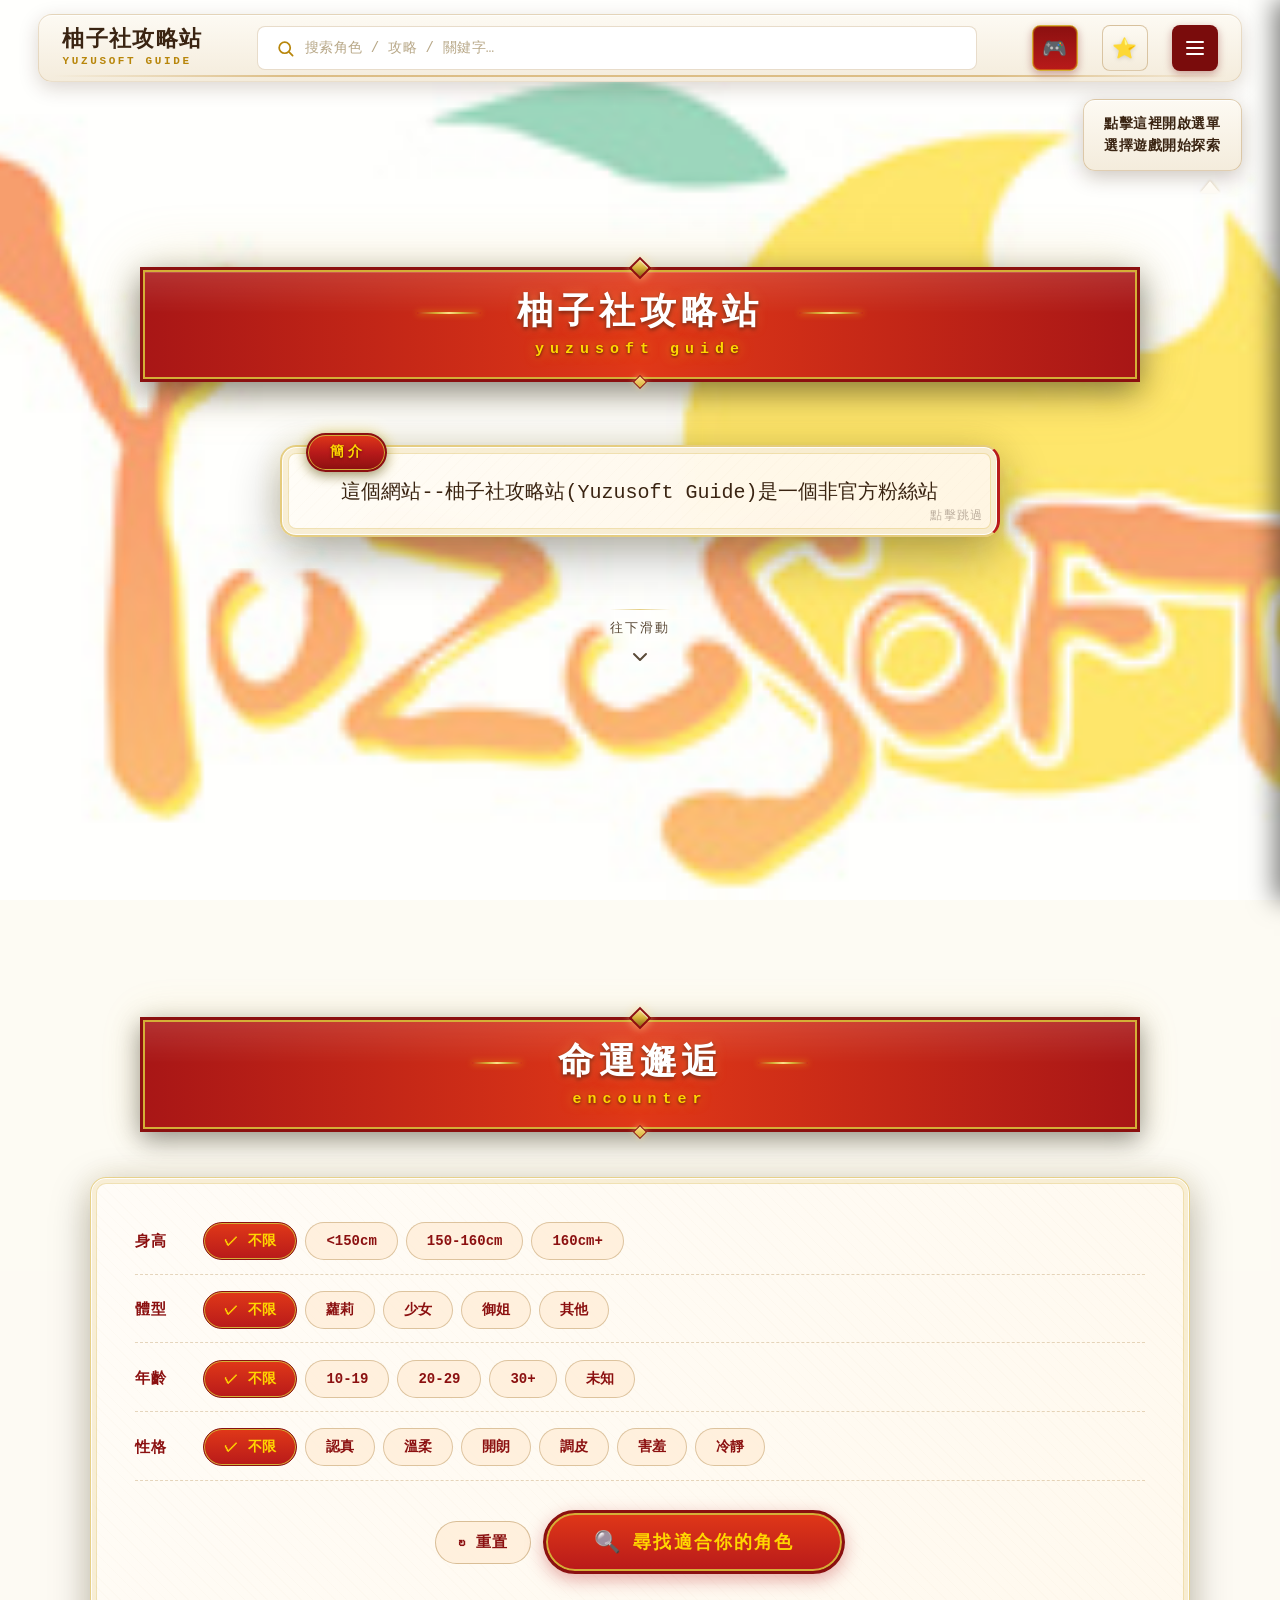
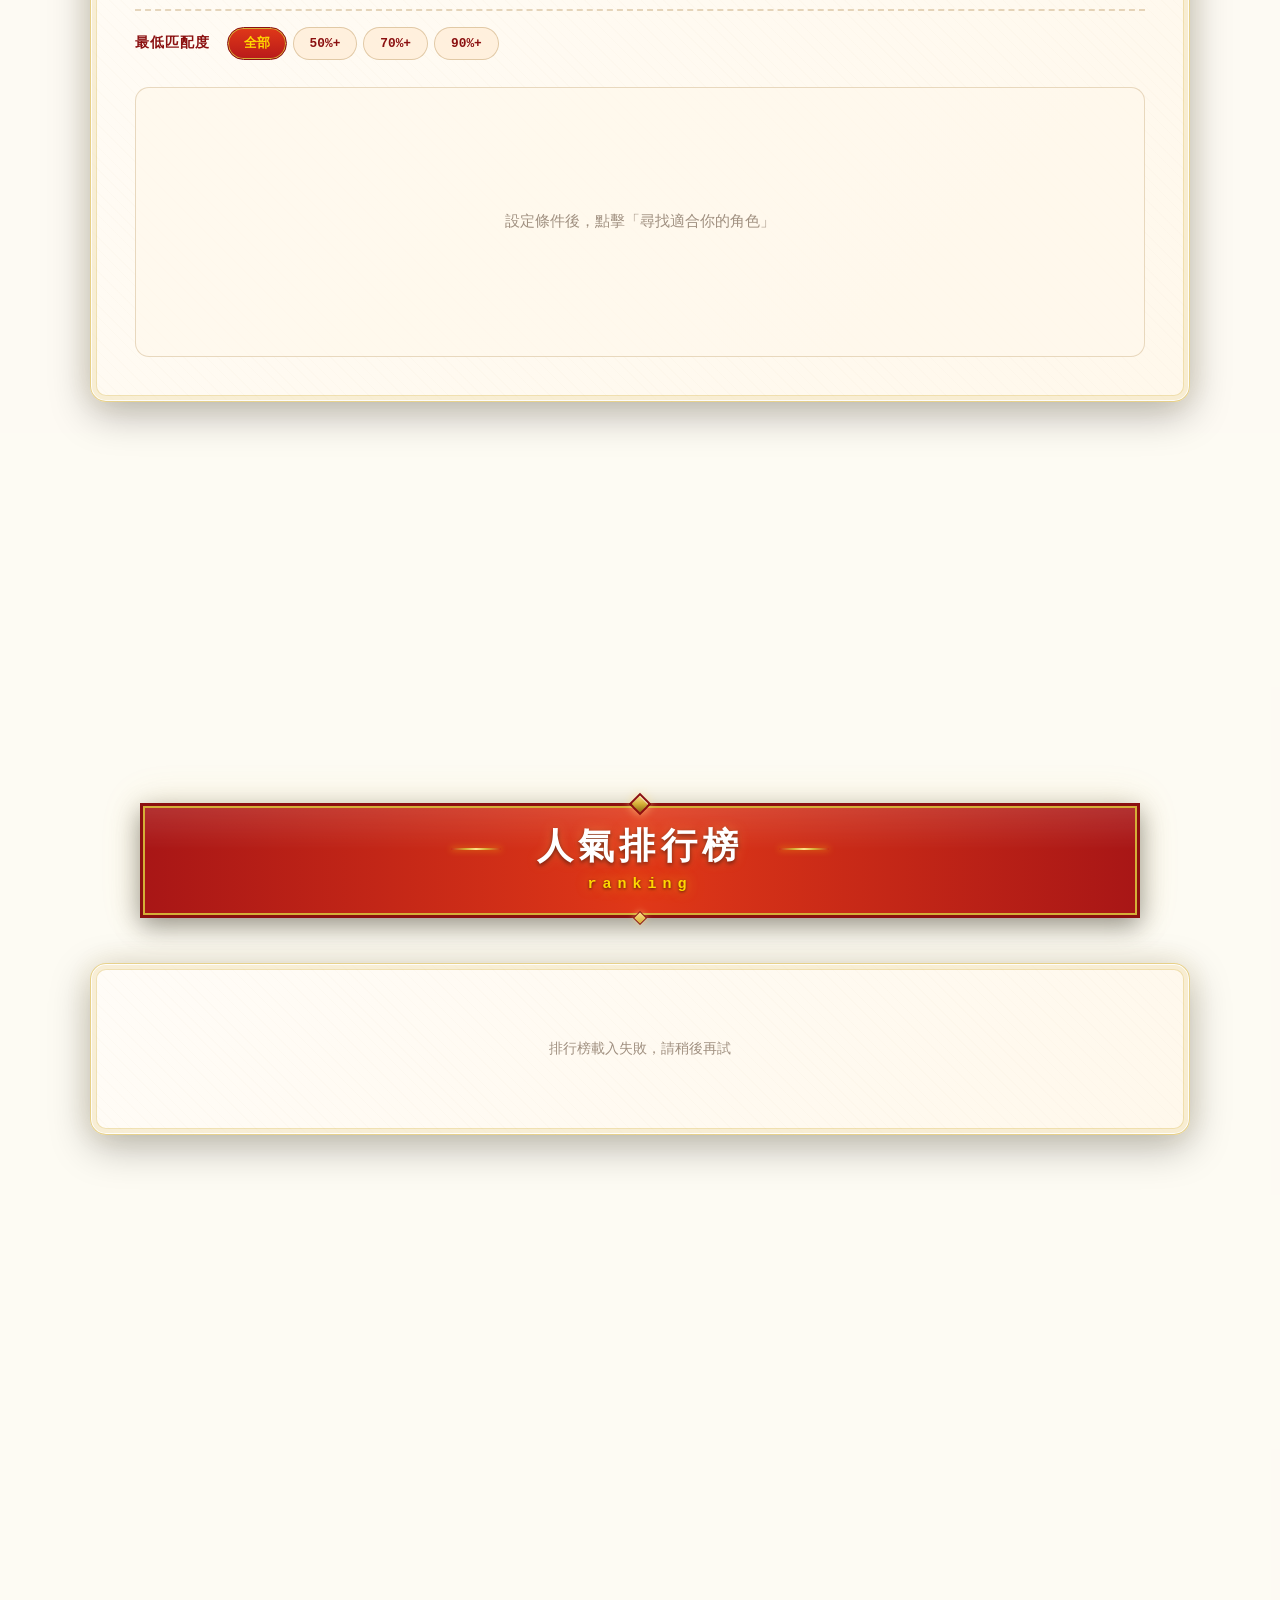
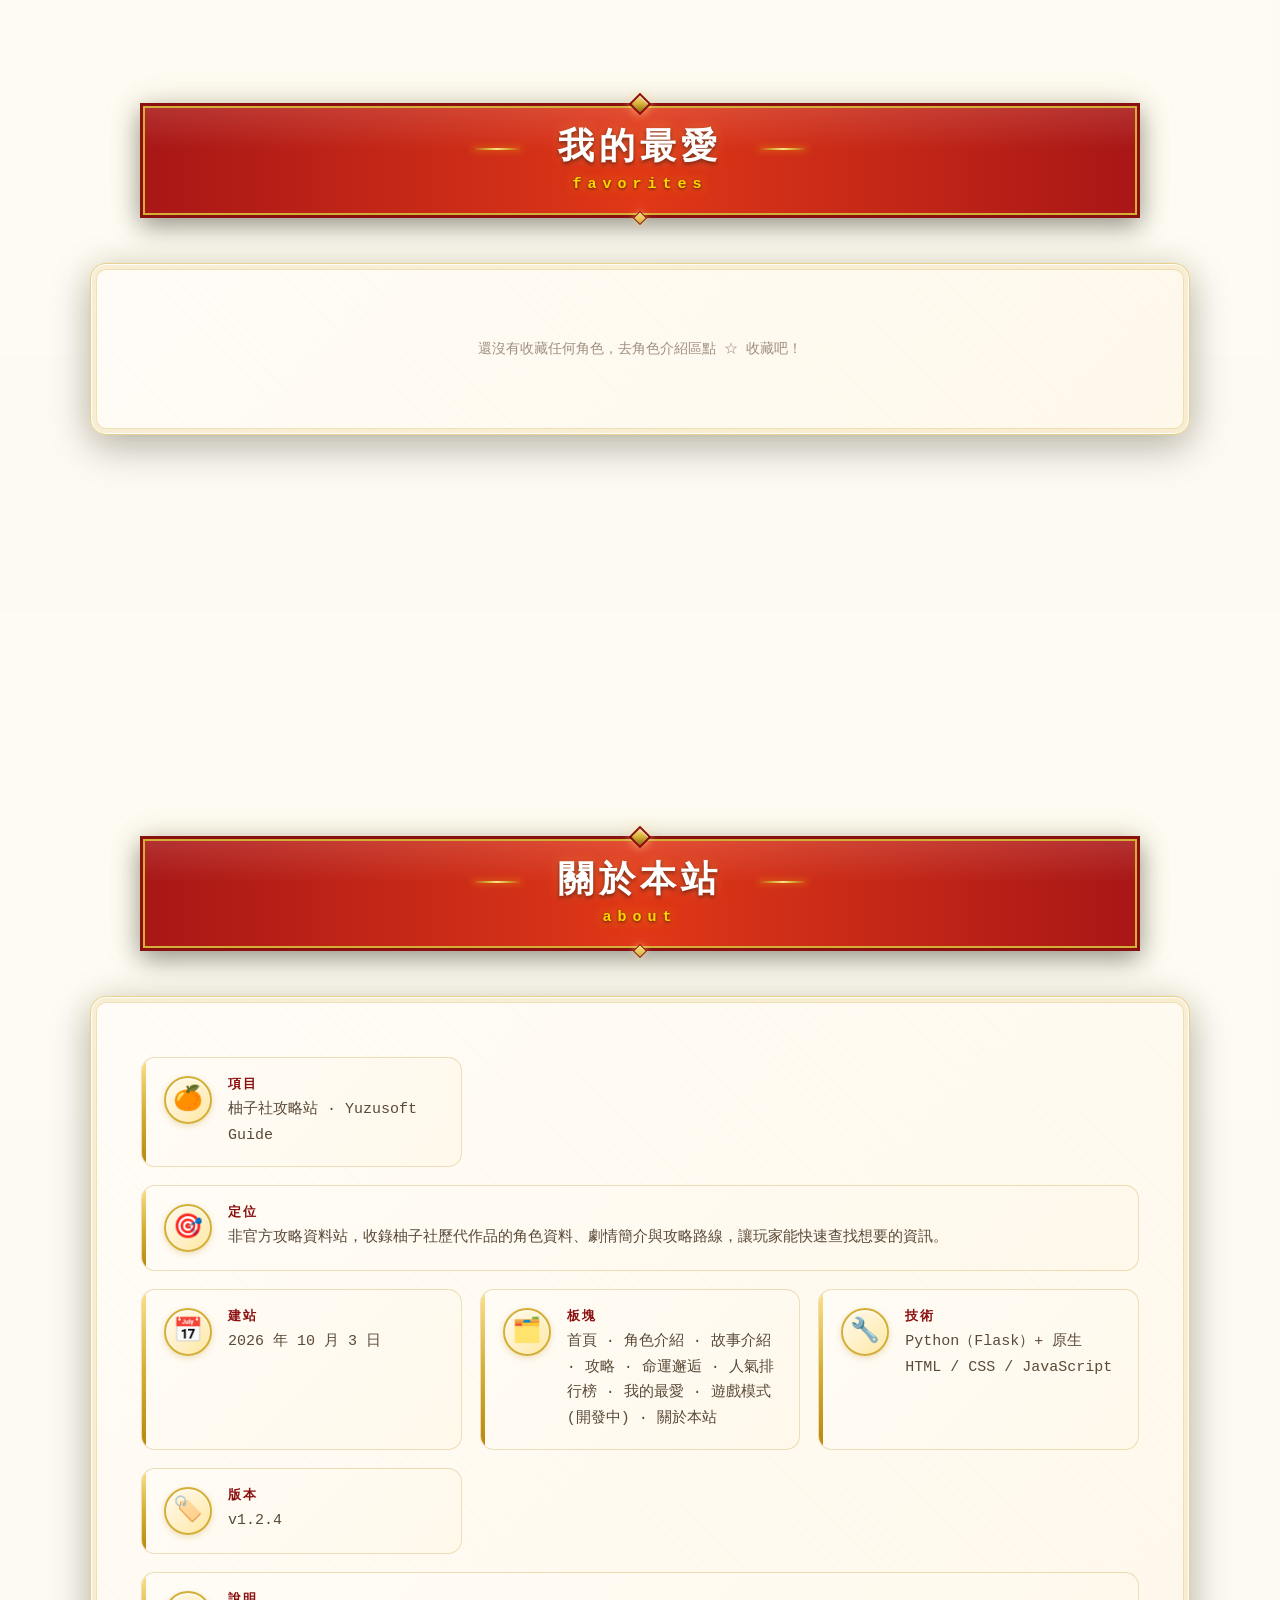
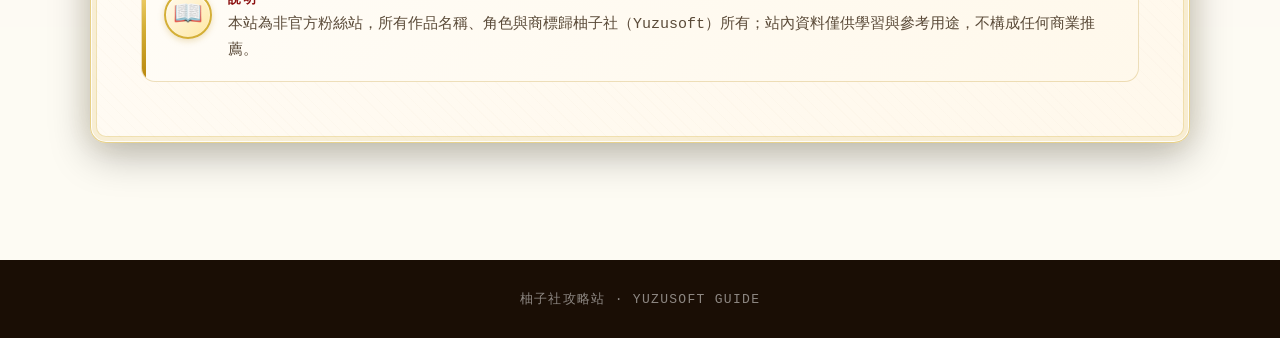
==== commit f246c582: "feat: Add game mode and battle mechanics - Implemented new game mode with navigation tabs for Gacha," ====
--- a/templates/index.html
+++ b/templates/index.html
@@ -43,7 +43,9 @@
                 </div>
                 <div id="searchResults" class="search-results"></div>
             </div>
-
+            
+            <a href="/game" class="topbar-game-btn" title="進入遊戲模式">🎮</a>
+            
             <button id="favButton" aria-label="我的最愛">
                 <span class="fav-icon">⭐</span>
                 <span class="fav-count" id="favCount">0</span>
@@ -93,6 +95,7 @@
                 <a href="#matchmaker">命運邂逅</a>
                 <a href="#ranking">人氣排行</a>
                 <a href="#favorites">我的最愛</a>
+                <a href="/game" style="color: #ffd700; font-weight: bold;">🎮 進入幻境遊戲(仍在開發中)</a>
                 <a href="#about">關於本站</a>
             </nav>
         </div>
@@ -335,7 +338,7 @@
                             <div class="about-card-icon">🗂️</div>
                             <div class="about-card-body">
                                 <div class="about-card-label">板塊</div>
-                                <div class="about-card-value">首頁 · 角色介紹 · 故事介紹 · 攻略 · 命運邂逅 · 人氣排行榜 · 我的最愛 · 關於本站</div>
+                                <div class="about-card-value">首頁 · 角色介紹 · 故事介紹 · 攻略 · 命運邂逅 · 人氣排行榜 · 我的最愛 · 遊戲模式(開發中) · 關於本站</div>
                             </div>
                         </div>
 
--- a/static/guide/styles.css
+++ b/static/guide/styles.css
@@ -4405,4 +4405,33 @@
     .guide-options {
         max-height: 50vh;    /* 但選項框仍限制高度，內部滾動 */
     }
+}
+
+/* ===== 攻略站前往遊戲按鈕 ===== */
+.topbar-game-btn {
+    display: flex;
+    align-items: center;
+    justify-content: center;
+    width: clamp(38px, 4vw, 46px);
+    height: clamp(38px, 4vw, 46px);
+    background: linear-gradient(180deg, #8b1010 0%, #b81a1a 100%);
+    border: 1.5px solid #d4af37;
+    border-radius: 8px;
+    color: #ffd700;
+    font-size: 20px;
+    text-decoration: none;
+    box-shadow: 0 3px 8px rgba(122, 12, 12, 0.35), inset 0 0 0 1px rgba(255,215,0,0.3);
+    transition: transform 0.2s ease, box-shadow 0.2s ease;
+    flex-shrink: 0;
+}
+.topbar-game-btn:hover {
+    transform: translateY(-2px);
+    box-shadow: 0 5px 15px rgba(184, 26, 26, 0.5), inset 0 0 0 1px rgba(255,215,0,0.5);
+}
+@media (max-width: 560px) {
+    .topbar-game-btn {
+        width: 36px;
+        height: 36px;
+        font-size: 16px;
+    }
 }
